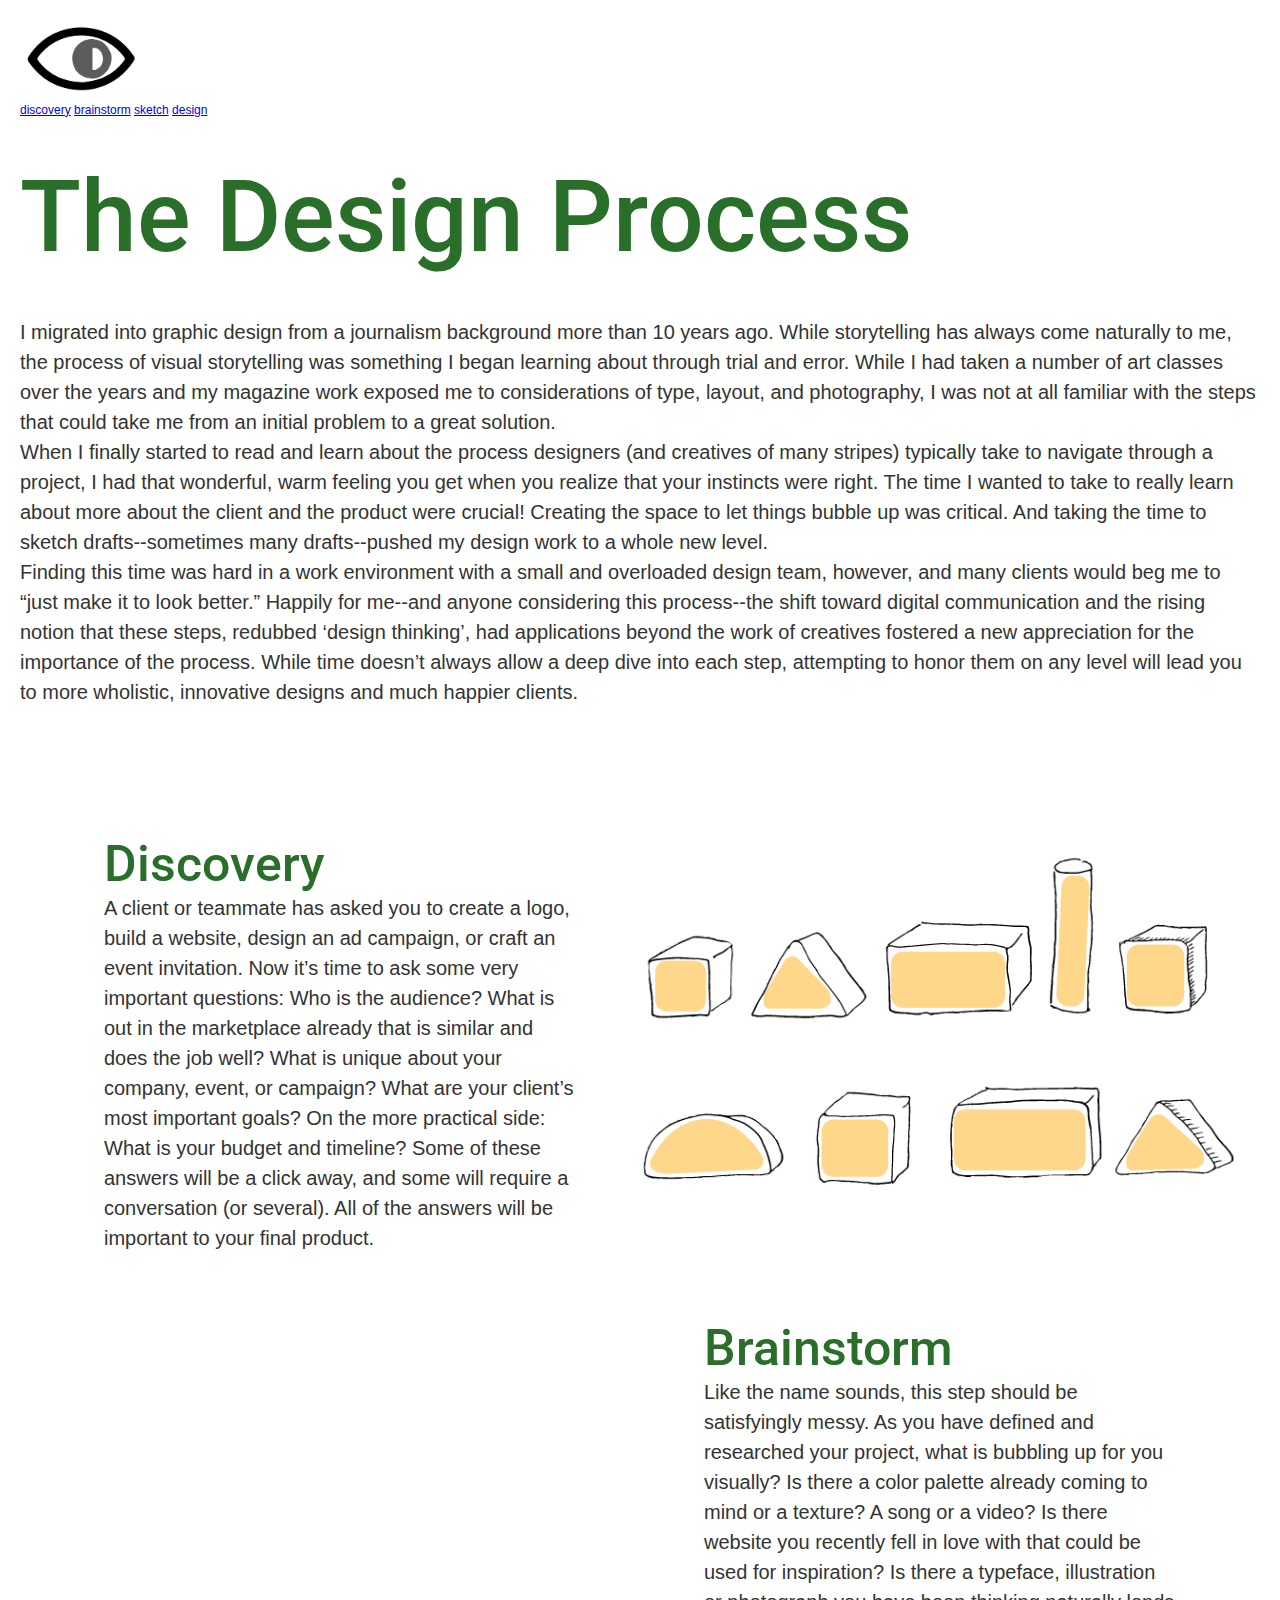
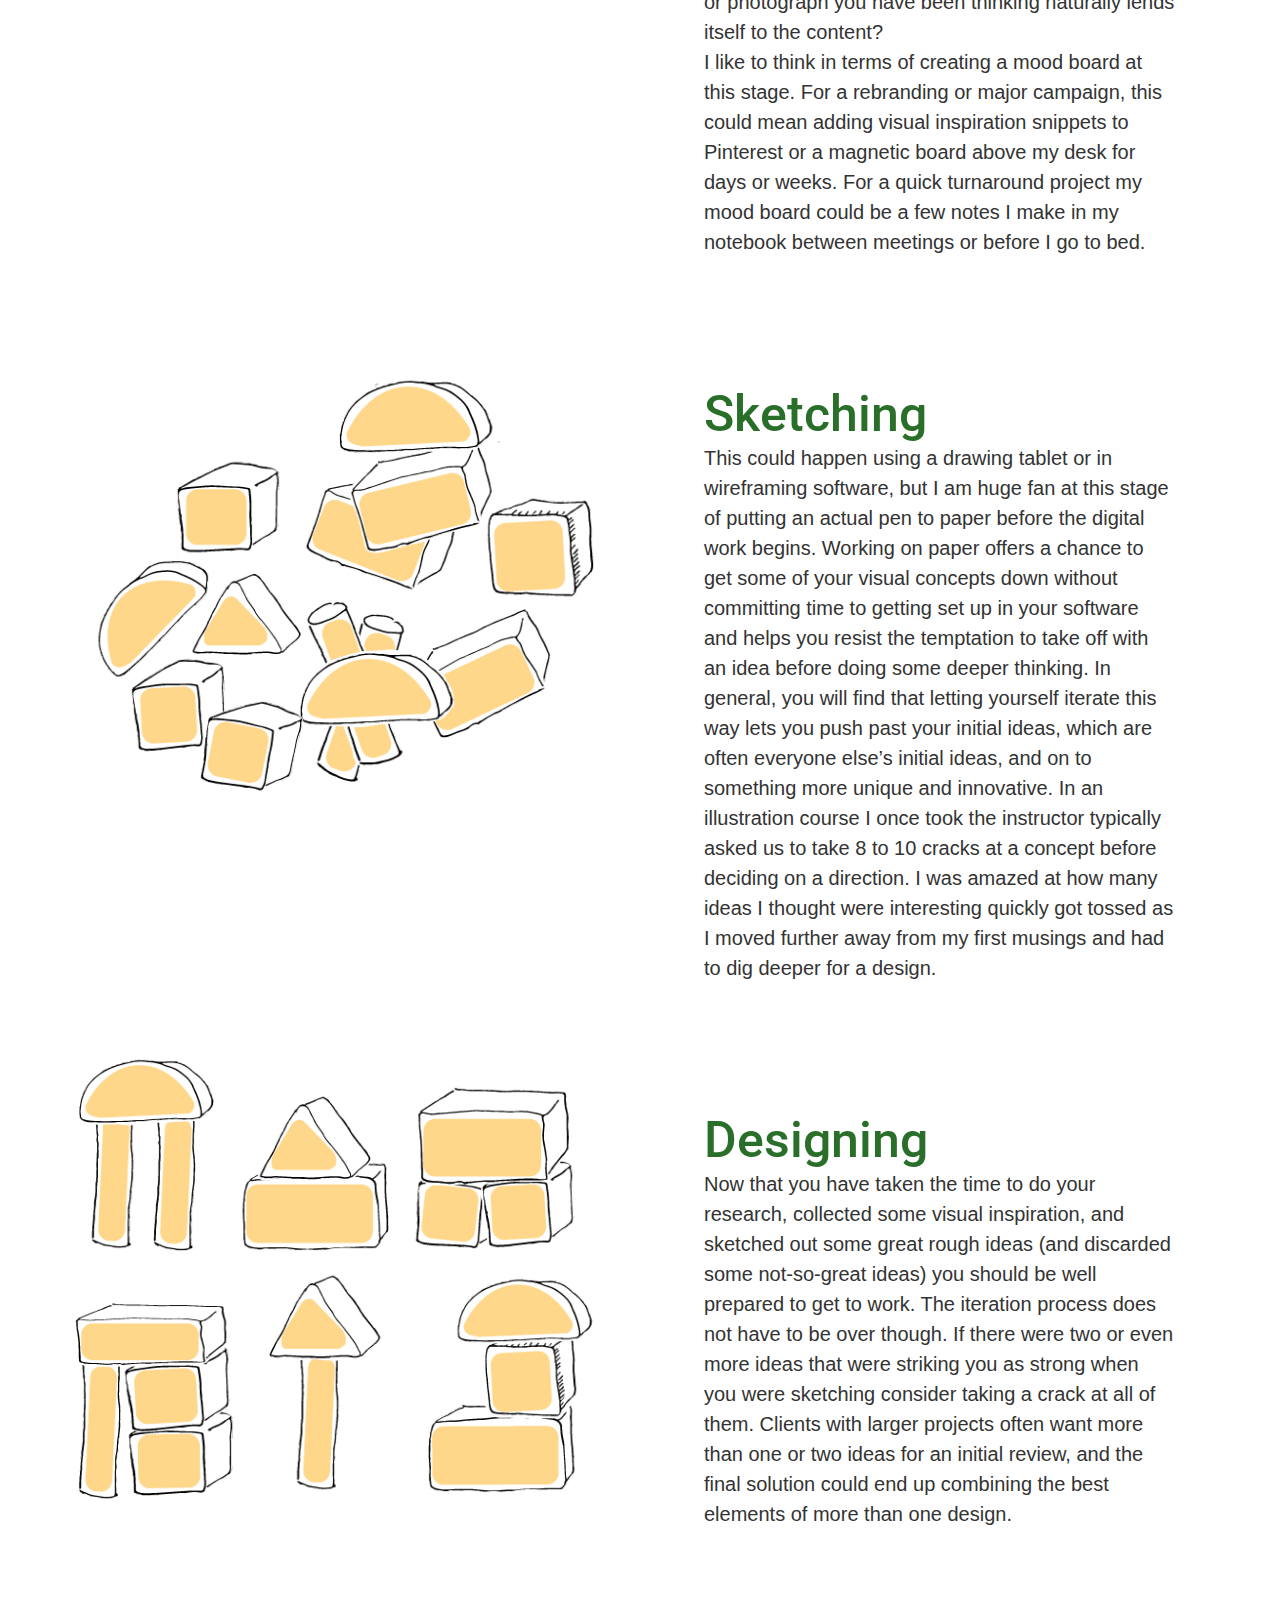
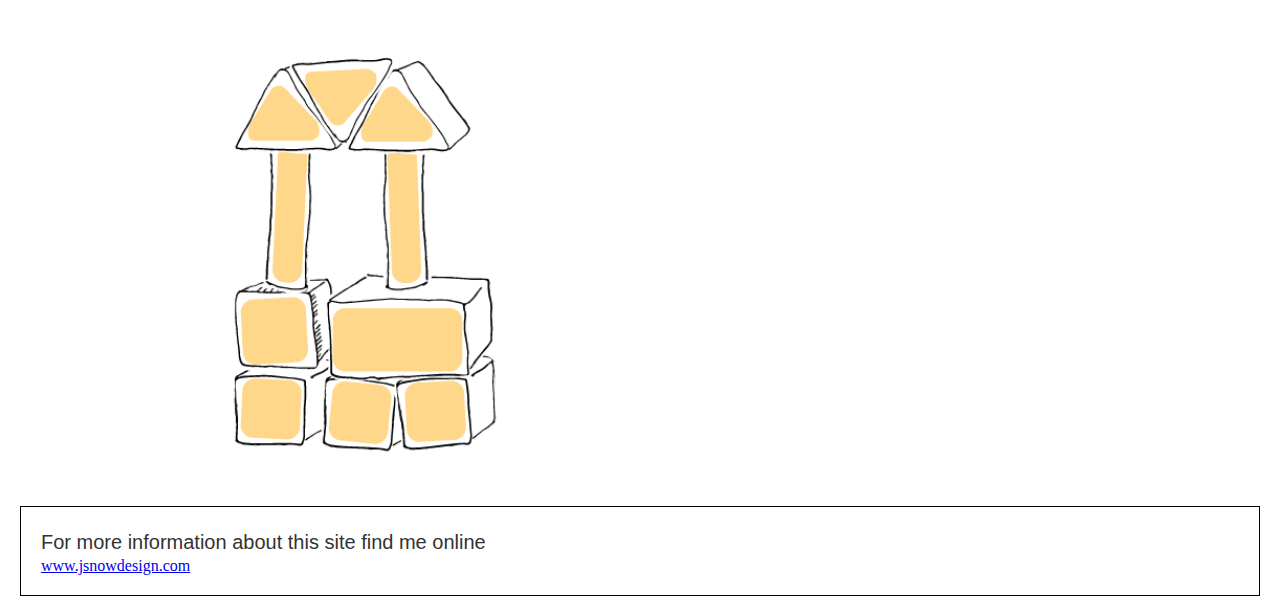
==== unit_6/index.html @ 483d3c0c "more" ====
<!DOCTYPE html>
<html>
<head>
	<link rel="stylesheet" type="text/css" href="css/style.css">
	<link href="https://fonts.googleapis.com/css?family=Open+Sans:300|Roboto:500" rel="stylesheet">
	<title>The Design Process</title>
</head>
<body>
	<header>
		<img src="images/eye_on_design.png" width=10%>
		<nav>
			<a href="#">discovery</a>
			<a href="#">brainstorm</a>
			<a href="#">sketch</a>
			<a href="#">design</a>
		</nav>
	</header>

	<main>
		<section id="intro">
			<h1>The Design Process</h1>
			<p>I migrated into graphic design from a journalism background more than 10 years ago. While storytelling has always come naturally to me, the process of visual storytelling was something I began learning about through trial and error. While I had taken a number of art classes over the years and my magazine work exposed me to considerations of type, layout, and photography, I was not at all familiar with the steps that could take me from an initial problem to a great solution.</p>

			
			<p>When I finally started to read and learn about the process designers (and creatives of many stripes) typically take to navigate through a project, I had that wonderful, warm feeling you get when you realize that your instincts were right. The time I wanted to take to really learn about more about the client and the product were crucial! Creating the space to let things bubble up was critical. And taking the time to sketch drafts--sometimes many drafts--pushed my design work to a whole new level.</p>


			<p>Finding this time was hard in a work environment with a small and overloaded design team, however, and many clients would beg me to “just make it to look better.” Happily for me--and anyone considering this process--the shift toward digital communication and the rising notion that these steps, redubbed ‘design thinking’, had applications beyond the work of creatives fostered a new appreciation for the importance of the process. While time doesn’t always allow a deep dive into each step, attempting to honor them on any level will lead you to more wholistic, innovative designs and much happier clients.</p>
		</section>

		<section class="stages">
			<div id="discovery">
				<h2>Discovery</h2>
				<p>A client or teammate has asked you to create a logo, build a website, design an ad campaign, or craft an event invitation. Now it’s time to ask some very important questions: Who is the audience? What is out in the marketplace already that is similar and does the job well? What is unique about your company, event, or campaign? What are your client’s most important goals? On the more practical side: What is your budget and timeline? Some of these answers will be a click away, and some will require a conversation (or several). All of the answers will be important to your final product.</p>
			</div>
			<img src="images/discovery.png">
		</section>

		<section class="stages">
			<div id="brainstorm">
				<h2>Brainstorm</h2>
				<p>Like the name sounds, this step should be satisfyingly messy. As you have defined and researched your project, what is bubbling up for you visually? Is there a color palette already coming to mind or a texture? A song or a video? Is there website you recently fell in love with that could be used for inspiration? Is there a typeface, illustration or photograph you have been thinking naturally lends itself to the content?</p>


				<p>I like to think in terms of creating a mood board at this stage. For a rebranding or major campaign, this could mean adding visual inspiration snippets to Pinterest or a magnetic board above my desk for days or weeks. For a quick turnaround project my mood board could be a few notes I make in my notebook between meetings or before I go to bed.</p>
			</div>
			<img src="images/brainstorm.png">
		</section>

		<section class="stages">
			<div id="sketch">
				<h2>Sketching</h2>
				<p>This could happen using a drawing tablet or in wireframing software, but I am huge fan at this stage of putting an actual pen to paper before the digital work begins. Working on paper offers a chance to get some of your visual concepts down without committing time to getting set up in your software and helps you resist the temptation to take off with an idea before doing some deeper thinking. In general, you will find that letting yourself iterate this way lets you push past your initial ideas, which are often everyone else’s initial ideas, and on to something more unique and innovative. In an illustration course I once took the instructor typically asked us to take 8 to 10 cracks at a concept before deciding on a direction. I was amazed at how many ideas I thought were interesting quickly got tossed as I moved further away from my first musings and had to dig deeper for a design.</p>
			</div>
			<img src="images/sketch.png">
		</section>

		<section class="stages">
			<div id="design">
				<h2>Designing</h2>
				<p>Now that you have taken the time to do your research, collected some visual inspiration, and sketched out some great rough ideas (and discarded some not-so-great ideas) you should be well prepared to get to work. The iteration process does not have to be over though. If there were two or even more ideas that were striking you as strong when you were sketching consider taking a crack at all of them. Clients with larger projects often want more than one or two ideas for an initial review, and the final solution could end up combining the best elements of more than one design.</p>
			</div>
			<img src="images/design.png">
		</section>
	</main>
		<footer>
			<p>For more information about this site find me online</p>
			<a href="https://jsnowdesign.com/">www.jsnowdesign.com</a>
		</footer>
</body>
</html>
---- unit_6/css/style.css ----
* { margin:0; padding:0; box-sizing:border-box; }
nav {
    position: right;
    font-family: 'Open+Sans', sans-serif;
    font-size:12px;
    font-weight:300;
}
p {
    color:#333;
    font-family: 'Open+Sans', sans-serif;
    font-size:20px;
    font-weight:300;
    line-height:1.5;
}
body {
    margin: 20px;
}
#intro {
    color:#333;
    font-family: 'Open+Sans', sans-serif;
    font-size:4em;
    font-weight:300;
    line-height:2;
}
h1 {
    color: #296F2A;
    font-size: 100px;
    text-align: left;
    font-family: 'Roboto', sans-serif;
    font-weight: 500;
}
h2 {
    color: #296F2A;
    font-size: 50px;
    text-align: left;
    font-family: 'Roboto', sans-serif;
    font-weight: 500;
}
.stages {
    max-width:1200px;
    margin:auto;
    padding: 4em 0;
    font-family: 'Open+Sans', sans-serif;
    font-size:16px;
    font-weight:300;
    line-height:1.8
    background-color: grey;
}
.stages > * {
    float: left;
    width: 50%;
}
.stages > div {
    padding:4em;
}
footer {
    background-color: white;
    border: 1px black solid;
    padding: 20px;
    clear: both;
}
.clearfix:after, .stages:after .nav:after {
    clear:both;
    display:block;
    content:"";
}
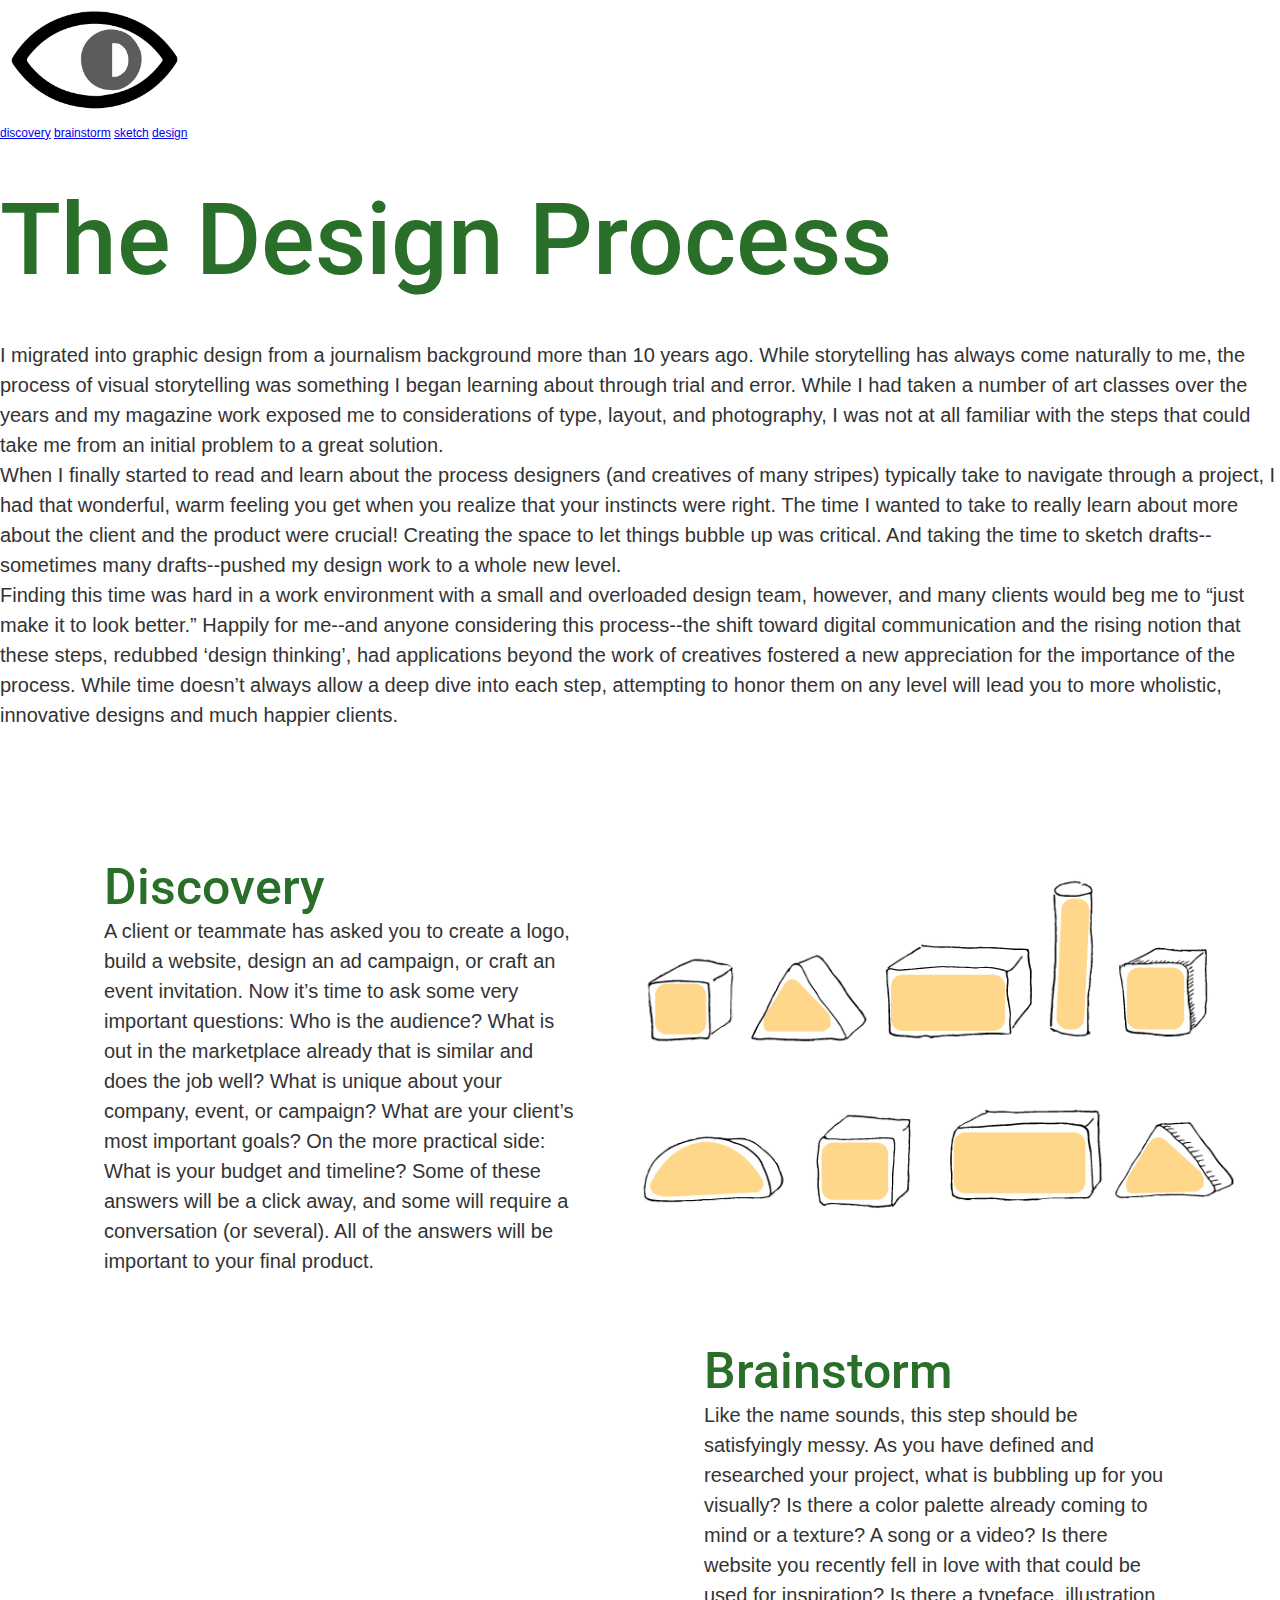
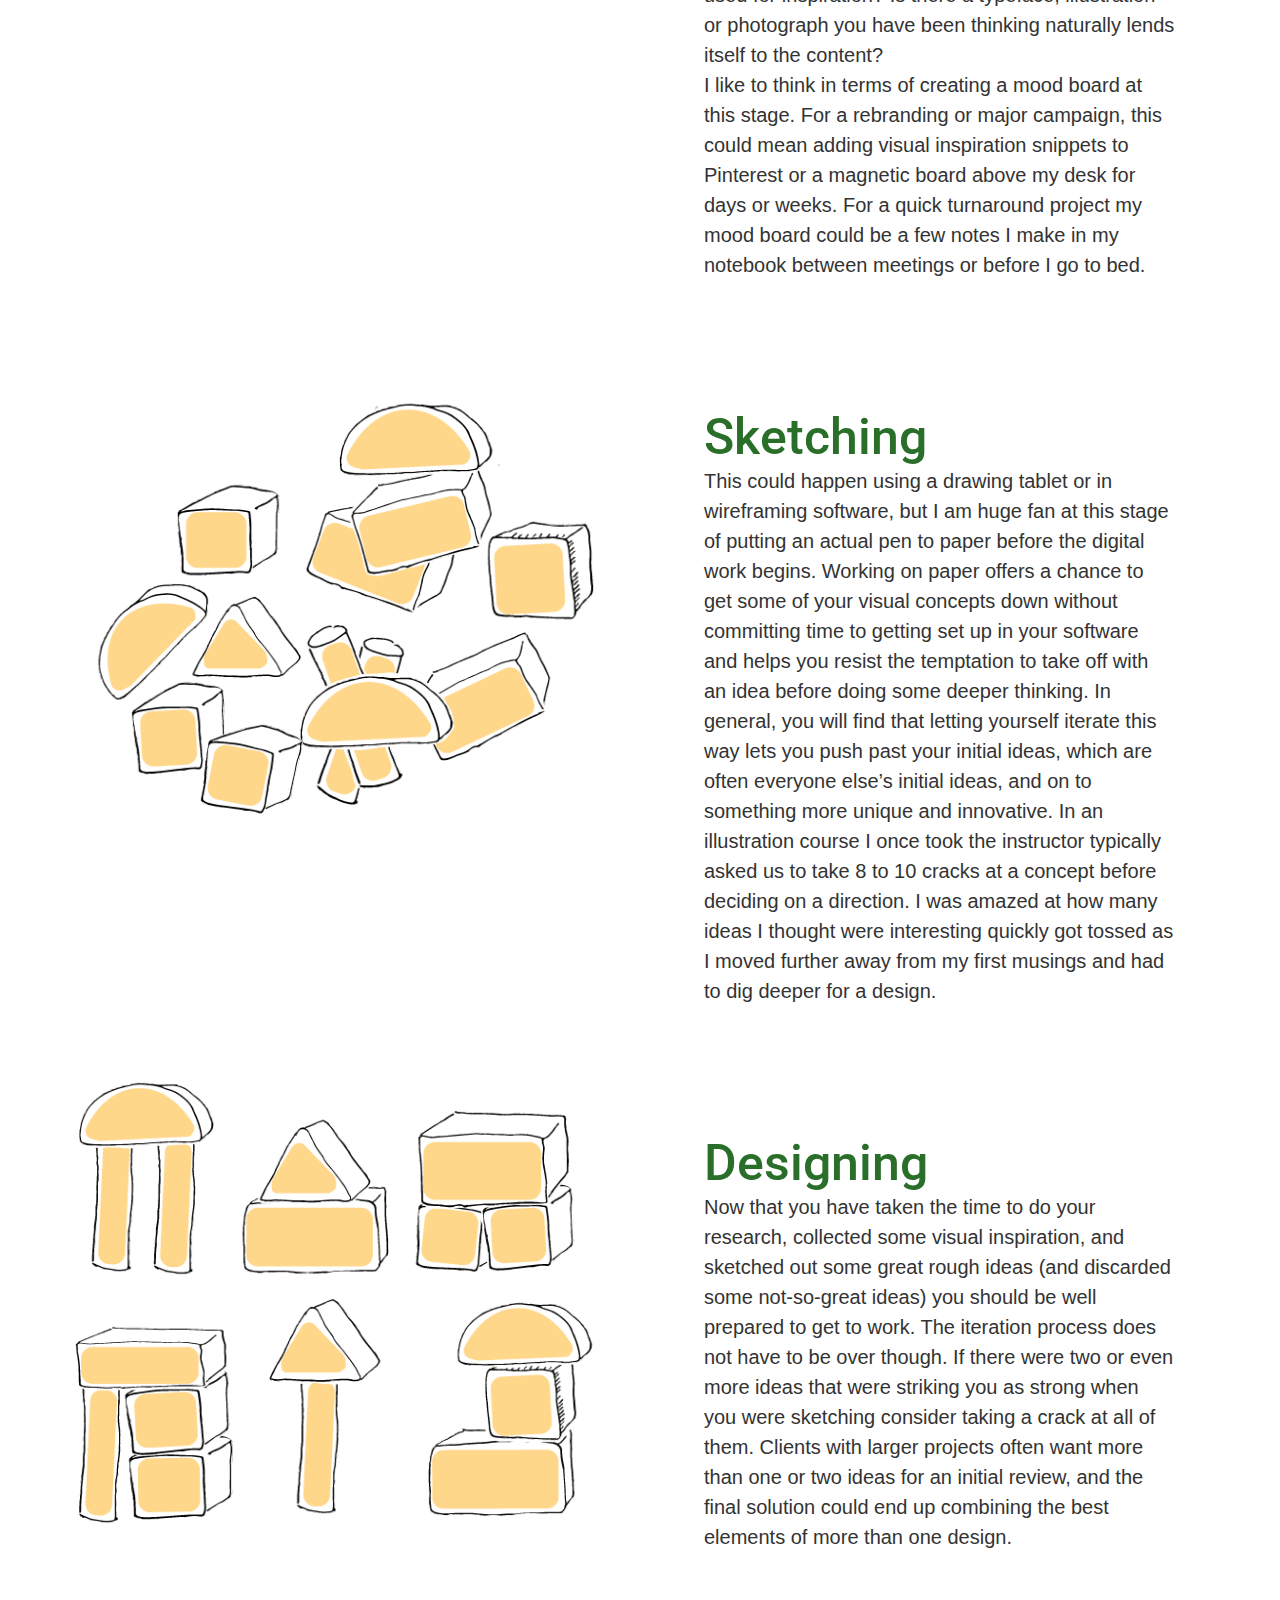
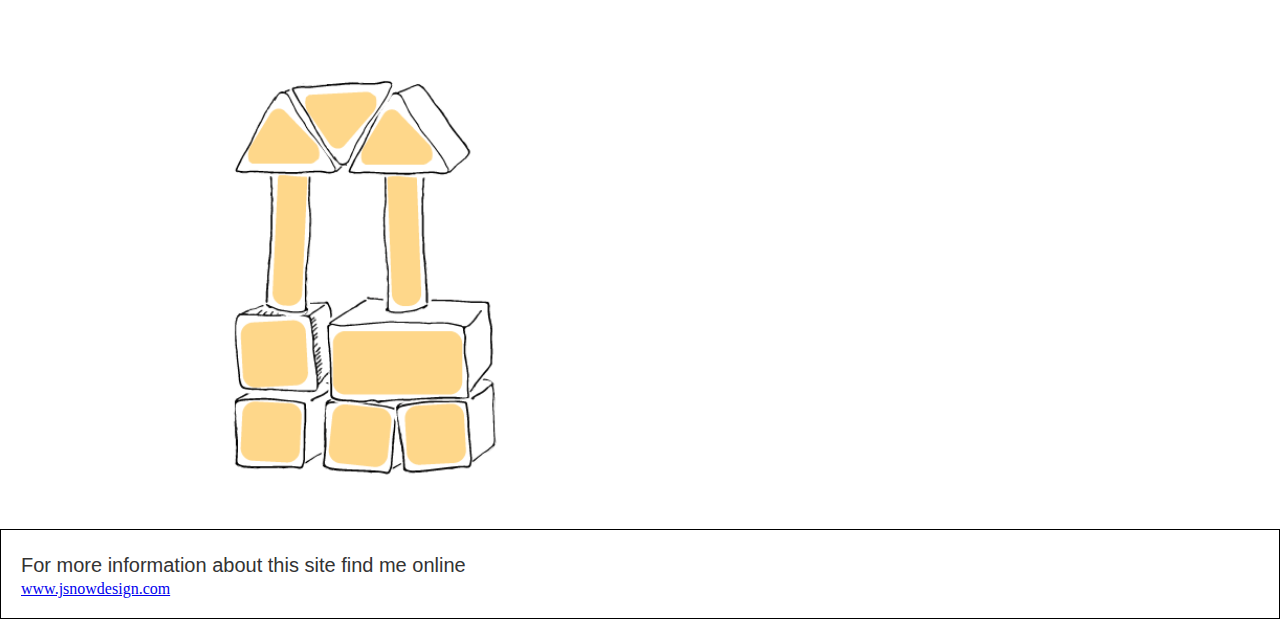
==== commit 8b1392f8: "because" ====
--- a/unit_6/index.html
+++ b/unit_6/index.html
@@ -7,7 +7,7 @@
 </head>
 <body>
 	<header>
-		<img src="images/eye_on_design.png" width=10%>
+		<img src="images/eye_on_design.png" width=15%>
 		<nav>
 			<a href="#">discovery</a>
 			<a href="#">brainstorm</a>
--- a/unit_6/css/style.css
+++ b/unit_6/css/style.css
@@ -14,13 +14,13 @@
     font-weight:300;
     line-height:1.5;
 }
-body {
-    margin: 20px;
+body, header {
+    padding: 20px,20px,20px,20px;
 }
 #intro {
     color:#333;
     font-family: 'Open+Sans', sans-serif;
-    font-size:4em;
+    font-size:20px;
     font-weight:300;
     line-height:2;
 }
@@ -46,7 +46,7 @@
     font-size:16px;
     font-weight:300;
     line-height:1.8
-    background-color: grey;
+    border: black;
 }
 .stages > * {
     float: left;
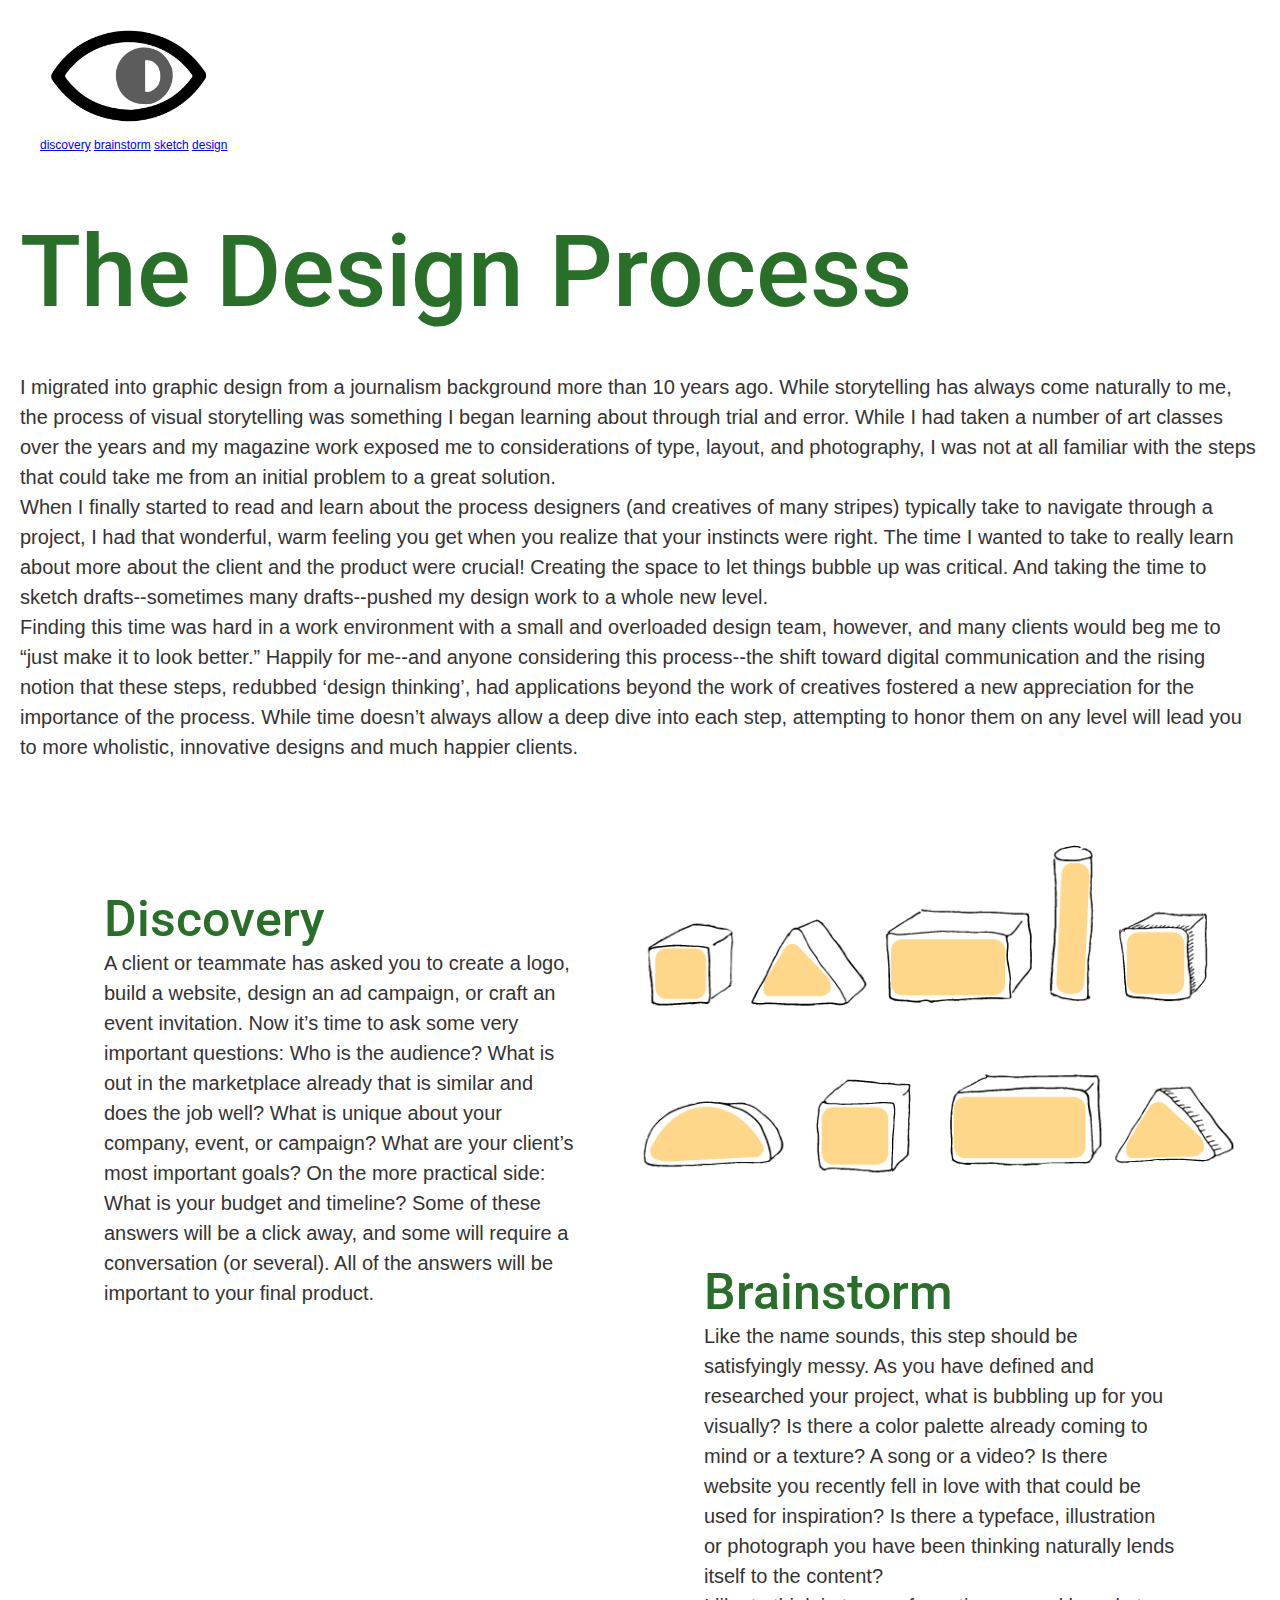
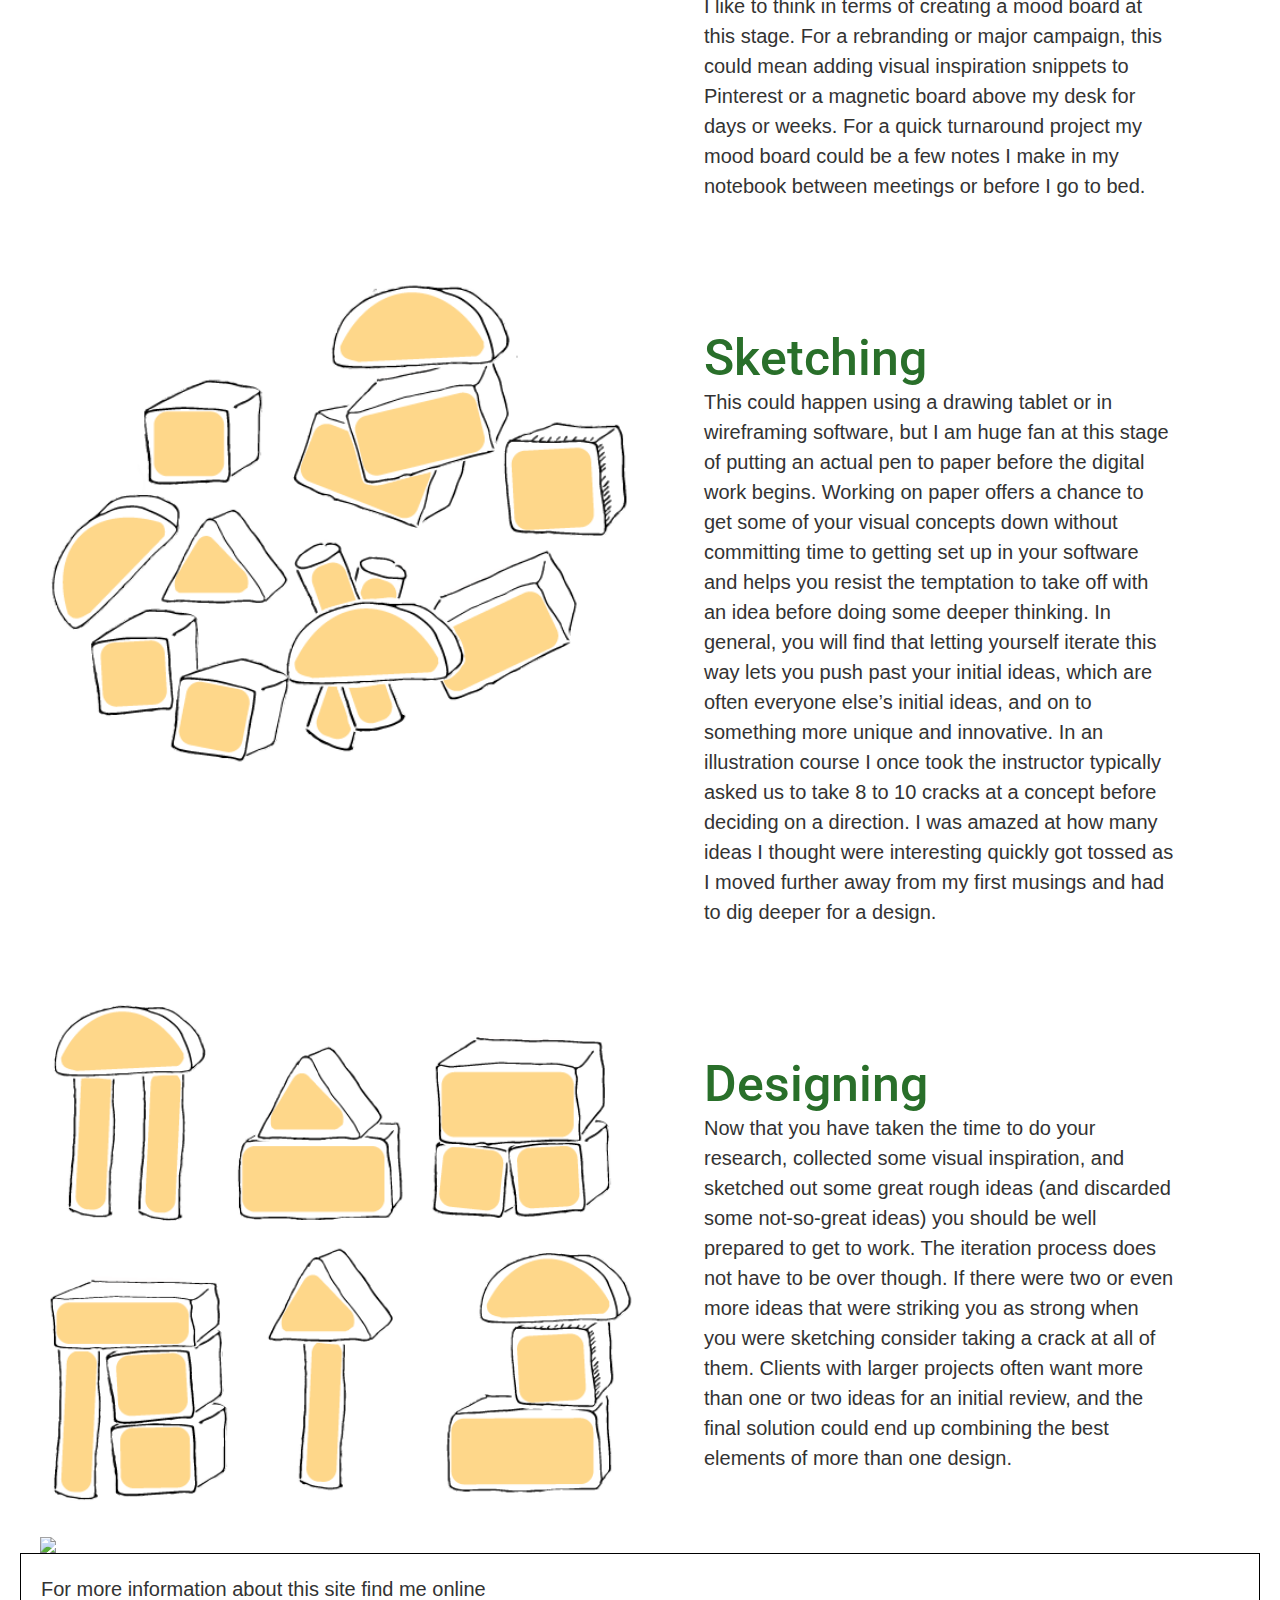
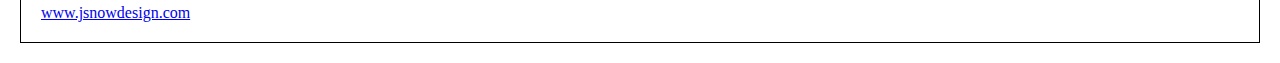
==== commit b004b476: "image work" ====
--- a/unit_6/index.html
+++ b/unit_6/index.html
@@ -33,7 +33,7 @@
 				<h2>Discovery</h2>
 				<p>A client or teammate has asked you to create a logo, build a website, design an ad campaign, or craft an event invitation. Now it’s time to ask some very important questions: Who is the audience? What is out in the marketplace already that is similar and does the job well? What is unique about your company, event, or campaign? What are your client’s most important goals? On the more practical side: What is your budget and timeline? Some of these answers will be a click away, and some will require a conversation (or several). All of the answers will be important to your final product.</p>
 			</div>
-			<img src="images/discovery.png">
+			<img src="images/discovery.png" width=20%>
 		</section>
 
 		<section class="stages">
@@ -44,7 +44,7 @@
 
 				<p>I like to think in terms of creating a mood board at this stage. For a rebranding or major campaign, this could mean adding visual inspiration snippets to Pinterest or a magnetic board above my desk for days or weeks. For a quick turnaround project my mood board could be a few notes I make in my notebook between meetings or before I go to bed.</p>
 			</div>
-			<img src="images/brainstorm.png">
+			<img src="images/brainstorm.png" width=20%>
 		</section>
 
 		<section class="stages">
@@ -52,7 +52,7 @@
 				<h2>Sketching</h2>
 				<p>This could happen using a drawing tablet or in wireframing software, but I am huge fan at this stage of putting an actual pen to paper before the digital work begins. Working on paper offers a chance to get some of your visual concepts down without committing time to getting set up in your software and helps you resist the temptation to take off with an idea before doing some deeper thinking. In general, you will find that letting yourself iterate this way lets you push past your initial ideas, which are often everyone else’s initial ideas, and on to something more unique and innovative. In an illustration course I once took the instructor typically asked us to take 8 to 10 cracks at a concept before deciding on a direction. I was amazed at how many ideas I thought were interesting quickly got tossed as I moved further away from my first musings and had to dig deeper for a design.</p>
 			</div>
-			<img src="images/sketch.png">
+			<img src="images/sketch.png" width=20%>
 		</section>
 
 		<section class="stages">
@@ -60,7 +60,7 @@
 				<h2>Designing</h2>
 				<p>Now that you have taken the time to do your research, collected some visual inspiration, and sketched out some great rough ideas (and discarded some not-so-great ideas) you should be well prepared to get to work. The iteration process does not have to be over though. If there were two or even more ideas that were striking you as strong when you were sketching consider taking a crack at all of them. Clients with larger projects often want more than one or two ideas for an initial review, and the final solution could end up combining the best elements of more than one design.</p>
 			</div>
-			<img src="images/design.png">
+			<img src="images/design.png" width=20%>
 		</section>
 	</main>
 		<footer>
--- a/unit_6/css/style.css
+++ b/unit_6/css/style.css
@@ -15,7 +15,7 @@
     line-height:1.5;
 }
 body, header {
-    padding: 20px,20px,20px,20px;
+    margin: 20px;
 }
 #intro {
     color:#333;
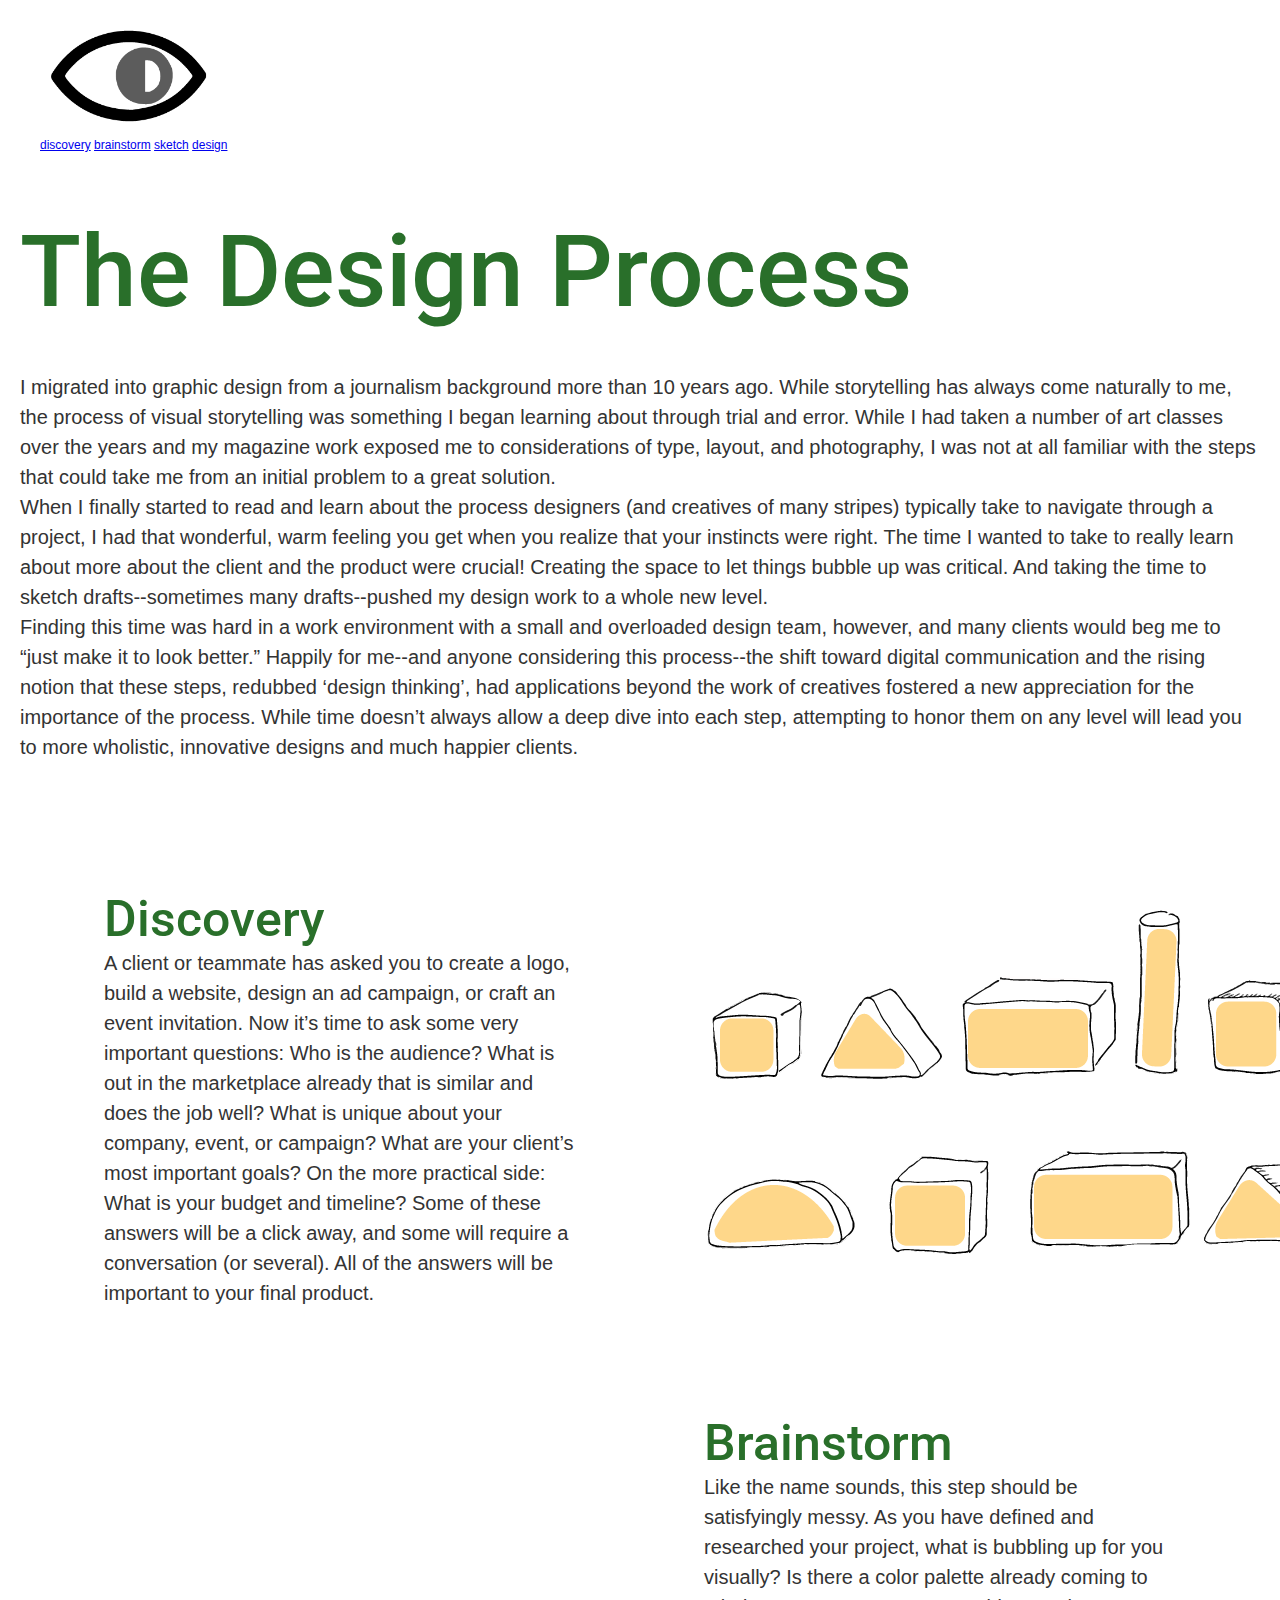
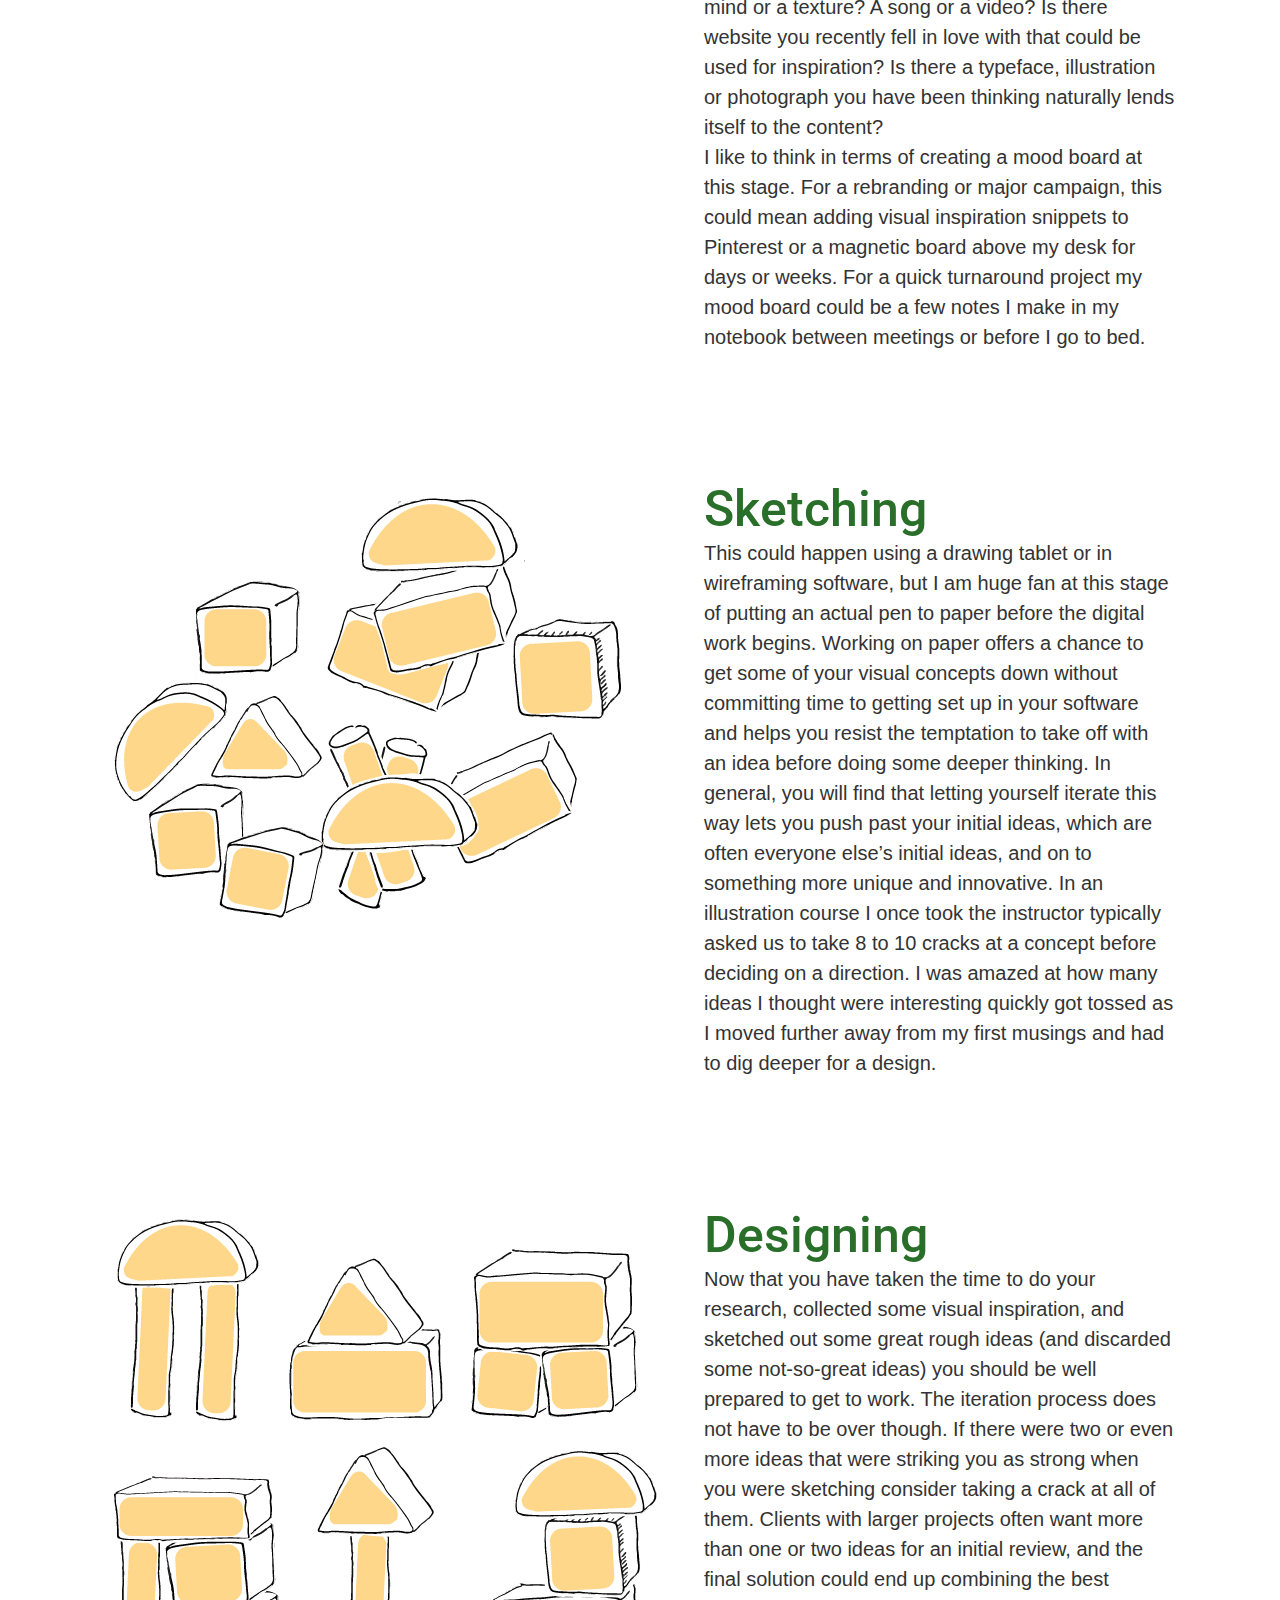
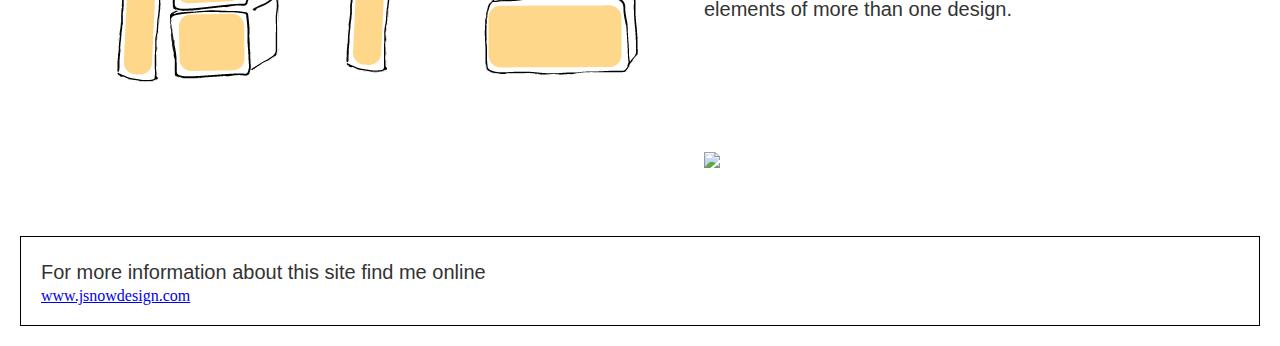
==== commit 964440d7: "images" ====
--- a/unit_6/index.html
+++ b/unit_6/index.html
@@ -33,7 +33,9 @@
 				<h2>Discovery</h2>
 				<p>A client or teammate has asked you to create a logo, build a website, design an ad campaign, or craft an event invitation. Now it’s time to ask some very important questions: Who is the audience? What is out in the marketplace already that is similar and does the job well? What is unique about your company, event, or campaign? What are your client’s most important goals? On the more practical side: What is your budget and timeline? Some of these answers will be a click away, and some will require a conversation (or several). All of the answers will be important to your final product.</p>
 			</div>
-			<img src="images/discovery.png" width=20%>
+			<div class="blocks">
+				<img src="images/discovery.png">
+			</div>
 		</section>
 
 		<section class="stages">
@@ -44,7 +46,9 @@
 
 				<p>I like to think in terms of creating a mood board at this stage. For a rebranding or major campaign, this could mean adding visual inspiration snippets to Pinterest or a magnetic board above my desk for days or weeks. For a quick turnaround project my mood board could be a few notes I make in my notebook between meetings or before I go to bed.</p>
 			</div>
-			<img src="images/brainstorm.png" width=20%>
+			<div class="blocks">
+				<img src="images/brainstorm.png">
+			</div>
 		</section>
 
 		<section class="stages">
@@ -52,7 +56,9 @@
 				<h2>Sketching</h2>
 				<p>This could happen using a drawing tablet or in wireframing software, but I am huge fan at this stage of putting an actual pen to paper before the digital work begins. Working on paper offers a chance to get some of your visual concepts down without committing time to getting set up in your software and helps you resist the temptation to take off with an idea before doing some deeper thinking. In general, you will find that letting yourself iterate this way lets you push past your initial ideas, which are often everyone else’s initial ideas, and on to something more unique and innovative. In an illustration course I once took the instructor typically asked us to take 8 to 10 cracks at a concept before deciding on a direction. I was amazed at how many ideas I thought were interesting quickly got tossed as I moved further away from my first musings and had to dig deeper for a design.</p>
 			</div>
-			<img src="images/sketch.png" width=20%>
+			<div class="blocks">
+				<img src="images/sketch.png">
+			</div>
 		</section>
 
 		<section class="stages">
@@ -60,7 +66,9 @@
 				<h2>Designing</h2>
 				<p>Now that you have taken the time to do your research, collected some visual inspiration, and sketched out some great rough ideas (and discarded some not-so-great ideas) you should be well prepared to get to work. The iteration process does not have to be over though. If there were two or even more ideas that were striking you as strong when you were sketching consider taking a crack at all of them. Clients with larger projects often want more than one or two ideas for an initial review, and the final solution could end up combining the best elements of more than one design.</p>
 			</div>
-			<img src="images/design.png" width=20%>
+			<div class="blocks">
+				<img src="images/design.png">
+			</div>
 		</section>
 	</main>
 		<footer>
--- a/unit_6/css/style.css
+++ b/unit_6/css/style.css
@@ -38,6 +38,9 @@
     font-family: 'Roboto', sans-serif;
     font-weight: 500;
 }
+.blocks {
+    width: 25%;
+}
 .stages {
     max-width:1200px;
     margin:auto;
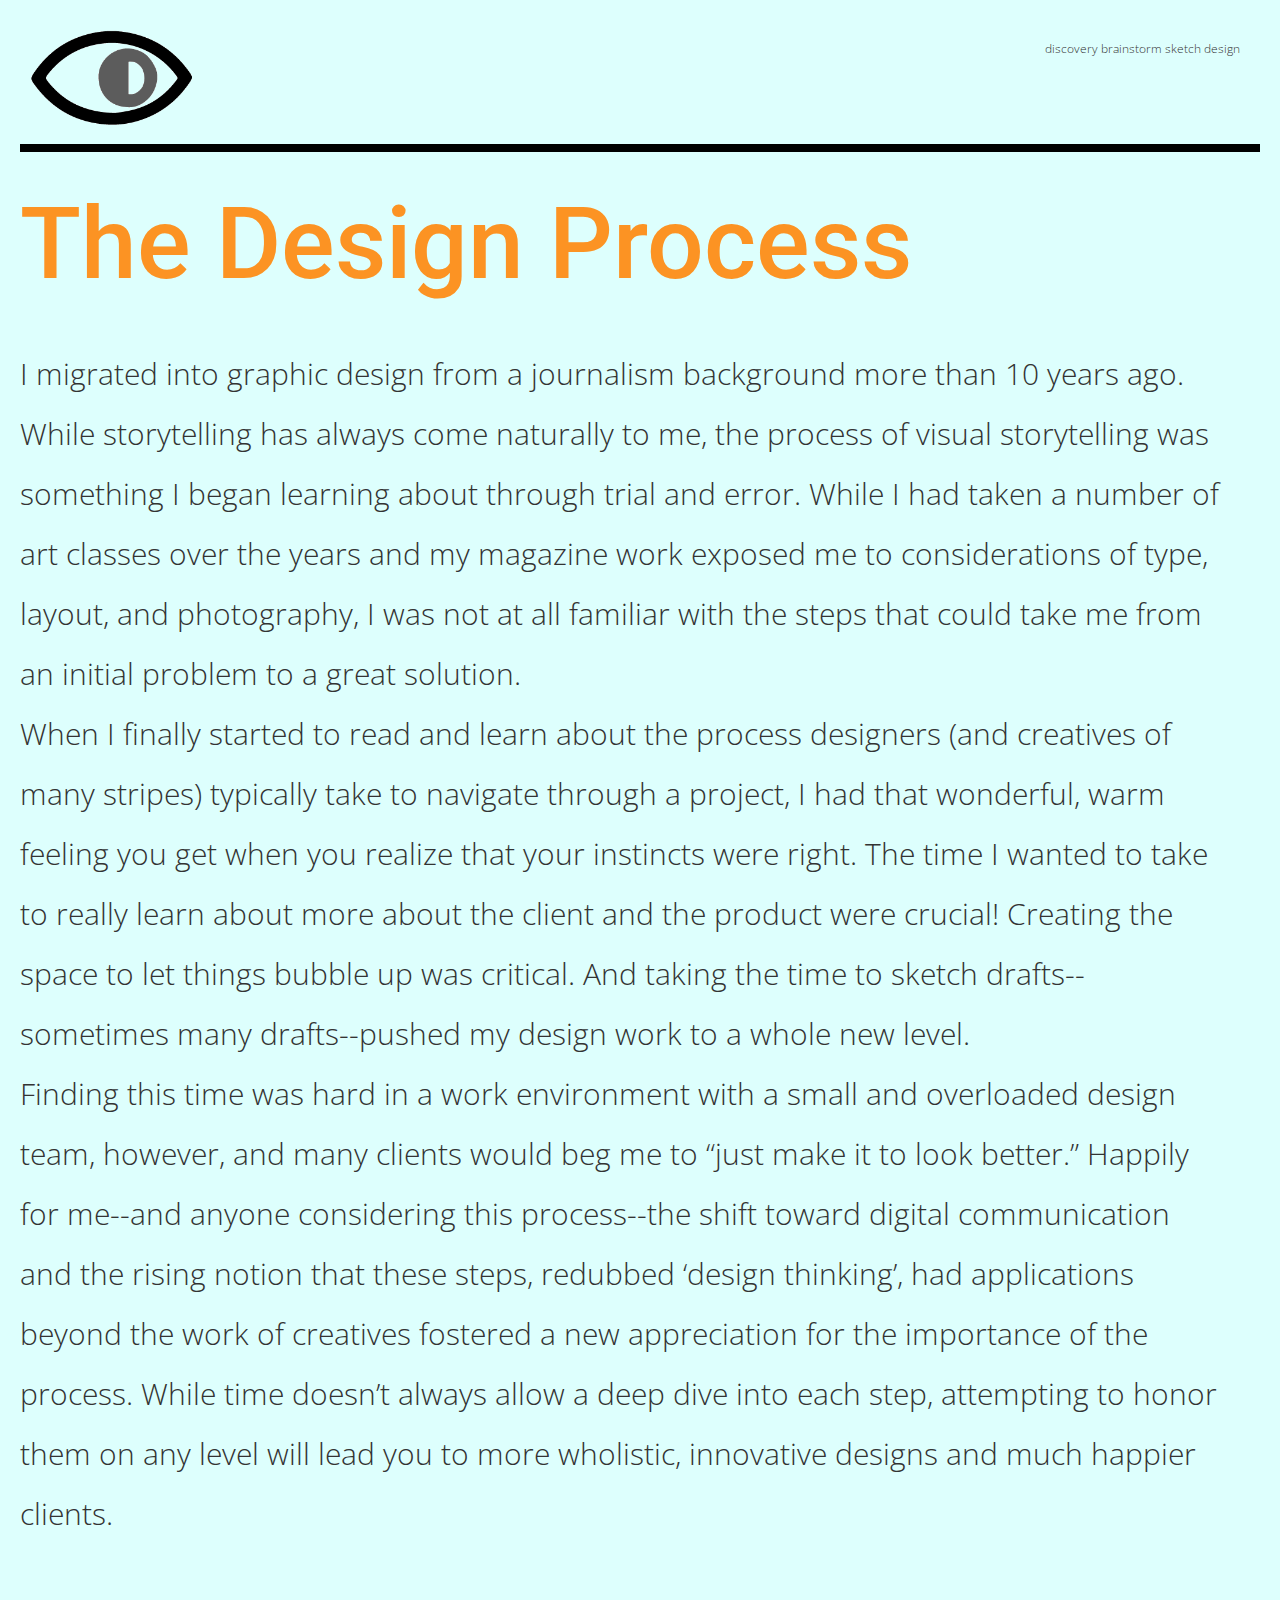
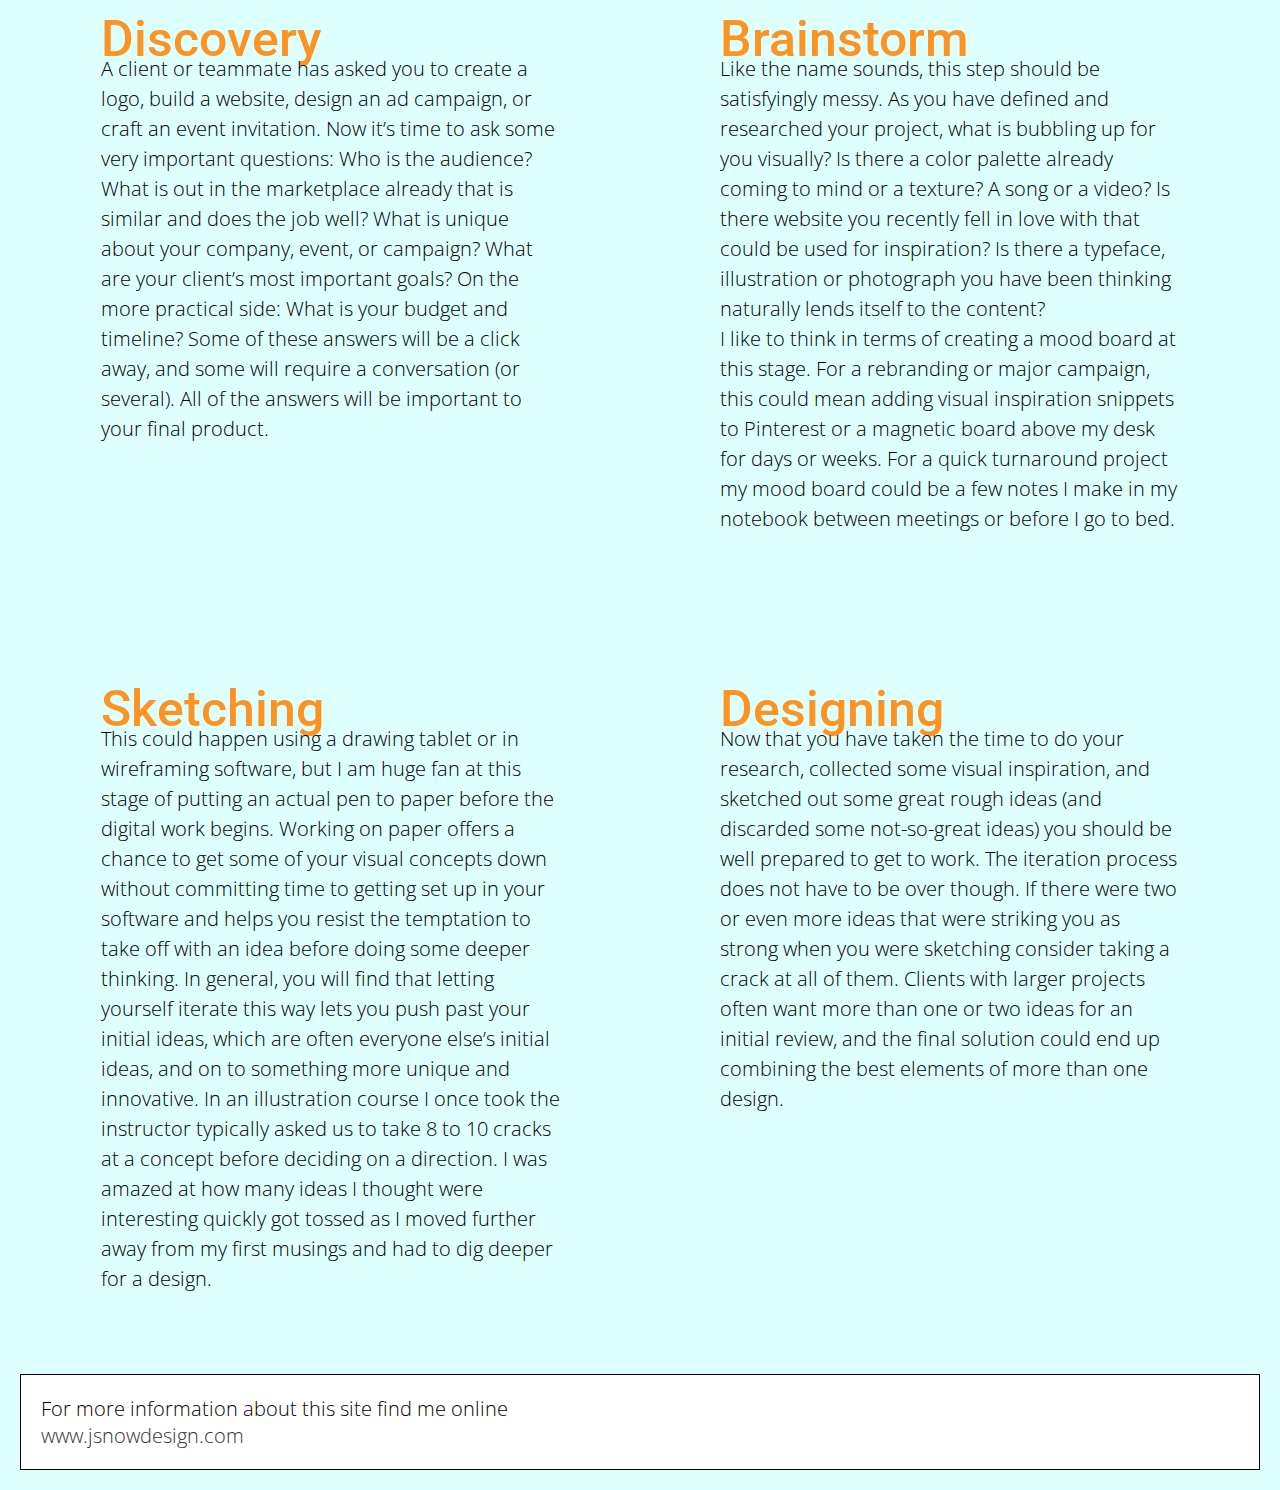
==== commit 0aa59c3f: "work" ====
--- a/unit_6/index.html
+++ b/unit_6/index.html
@@ -32,9 +32,8 @@
 			<div id="discovery">
 				<h2>Discovery</h2>
 				<p>A client or teammate has asked you to create a logo, build a website, design an ad campaign, or craft an event invitation. Now it’s time to ask some very important questions: Who is the audience? What is out in the marketplace already that is similar and does the job well? What is unique about your company, event, or campaign? What are your client’s most important goals? On the more practical side: What is your budget and timeline? Some of these answers will be a click away, and some will require a conversation (or several). All of the answers will be important to your final product.</p>
-			</div>
-			<div class="blocks">
-				<img src="images/discovery.png">
+			
+				<class="blocks" img src="images/discovery.png">
 			</div>
 		</section>
 
@@ -45,9 +44,8 @@
 
 
 				<p>I like to think in terms of creating a mood board at this stage. For a rebranding or major campaign, this could mean adding visual inspiration snippets to Pinterest or a magnetic board above my desk for days or weeks. For a quick turnaround project my mood board could be a few notes I make in my notebook between meetings or before I go to bed.</p>
-			</div>
-			<div class="blocks">
-				<img src="images/brainstorm.png">
+
+				<class="blocks" img src="images/brainstorm.png">
 			</div>
 		</section>
 
@@ -55,9 +53,8 @@
 			<div id="sketch">
 				<h2>Sketching</h2>
 				<p>This could happen using a drawing tablet or in wireframing software, but I am huge fan at this stage of putting an actual pen to paper before the digital work begins. Working on paper offers a chance to get some of your visual concepts down without committing time to getting set up in your software and helps you resist the temptation to take off with an idea before doing some deeper thinking. In general, you will find that letting yourself iterate this way lets you push past your initial ideas, which are often everyone else’s initial ideas, and on to something more unique and innovative. In an illustration course I once took the instructor typically asked us to take 8 to 10 cracks at a concept before deciding on a direction. I was amazed at how many ideas I thought were interesting quickly got tossed as I moved further away from my first musings and had to dig deeper for a design.</p>
-			</div>
-			<div class="blocks">
-				<img src="images/sketch.png">
+			
+				<class="blocks" img src="images/sketch.png">
 			</div>
 		</section>
 
@@ -65,9 +62,8 @@
 			<div id="design">
 				<h2>Designing</h2>
 				<p>Now that you have taken the time to do your research, collected some visual inspiration, and sketched out some great rough ideas (and discarded some not-so-great ideas) you should be well prepared to get to work. The iteration process does not have to be over though. If there were two or even more ideas that were striking you as strong when you were sketching consider taking a crack at all of them. Clients with larger projects often want more than one or two ideas for an initial review, and the final solution could end up combining the best elements of more than one design.</p>
-			</div>
-			<div class="blocks">
-				<img src="images/design.png">
+			
+				<class="blocks" img src="images/design.png">
 			</div>
 		</section>
 	</main>
--- a/unit_6/css/style.css
+++ b/unit_6/css/style.css
@@ -2,54 +2,51 @@
 
 * { margin:0; padding:0; box-sizing:border-box; }
 nav {
-    position: right;
-    font-family: 'Open+Sans', sans-serif;
+    float: right;
     font-size:12px;
-    font-weight:300;
+    padding: 20px;
 }
-p {
-    color:#333;
-    font-family: 'Open+Sans', sans-serif;
+a {
+    background-color: none;
+    color: #333;
+    text-decoration: none;
+}
+a:hover {
+    color: #fc9323;
+}
+body {
+    margin: 20px;
+    background-color: #ddfffd;
+    font-family: 'Open Sans', sans-serif;
     font-size:20px;
     font-weight:300;
-    line-height:1.5;
-}
-body, header {
-    margin: 20px;
 }
 #intro {
     color:#333;
-    font-family: 'Open+Sans', sans-serif;
-    font-size:20px;
-    font-weight:300;
+    font-size:30px;
     line-height:2;
+    width: 1200px;
+    float: left;
 }
 h1 {
-    color: #296F2A;
+    color: #fc9323;
     font-size: 100px;
     text-align: left;
     font-family: 'Roboto', sans-serif;
     font-weight: 500;
 }
 h2 {
-    color: #296F2A;
+    color: #fc9323;
     font-size: 50px;
     text-align: left;
     font-family: 'Roboto', sans-serif;
     font-weight: 500;
 }
-.blocks {
-    width: 25%;
-}
 .stages {
-    max-width:1200px;
-    margin:auto;
-    padding: 4em 0;
-    font-family: 'Open+Sans', sans-serif;
-    font-size:16px;
-    font-weight:300;
-    line-height:1.8
-    border: black;
+    font-family: 'Open Sans', sans-serif;
+    font-size:20px;
+    line-height:1.5em;
+    border: 1px black solid;
 }
 .stages > * {
     float: left;
@@ -57,6 +54,9 @@
 }
 .stages > div {
     padding:4em;
+}
+.blocks {
+    width: 20%;
 }
 footer {
     background-color: white;
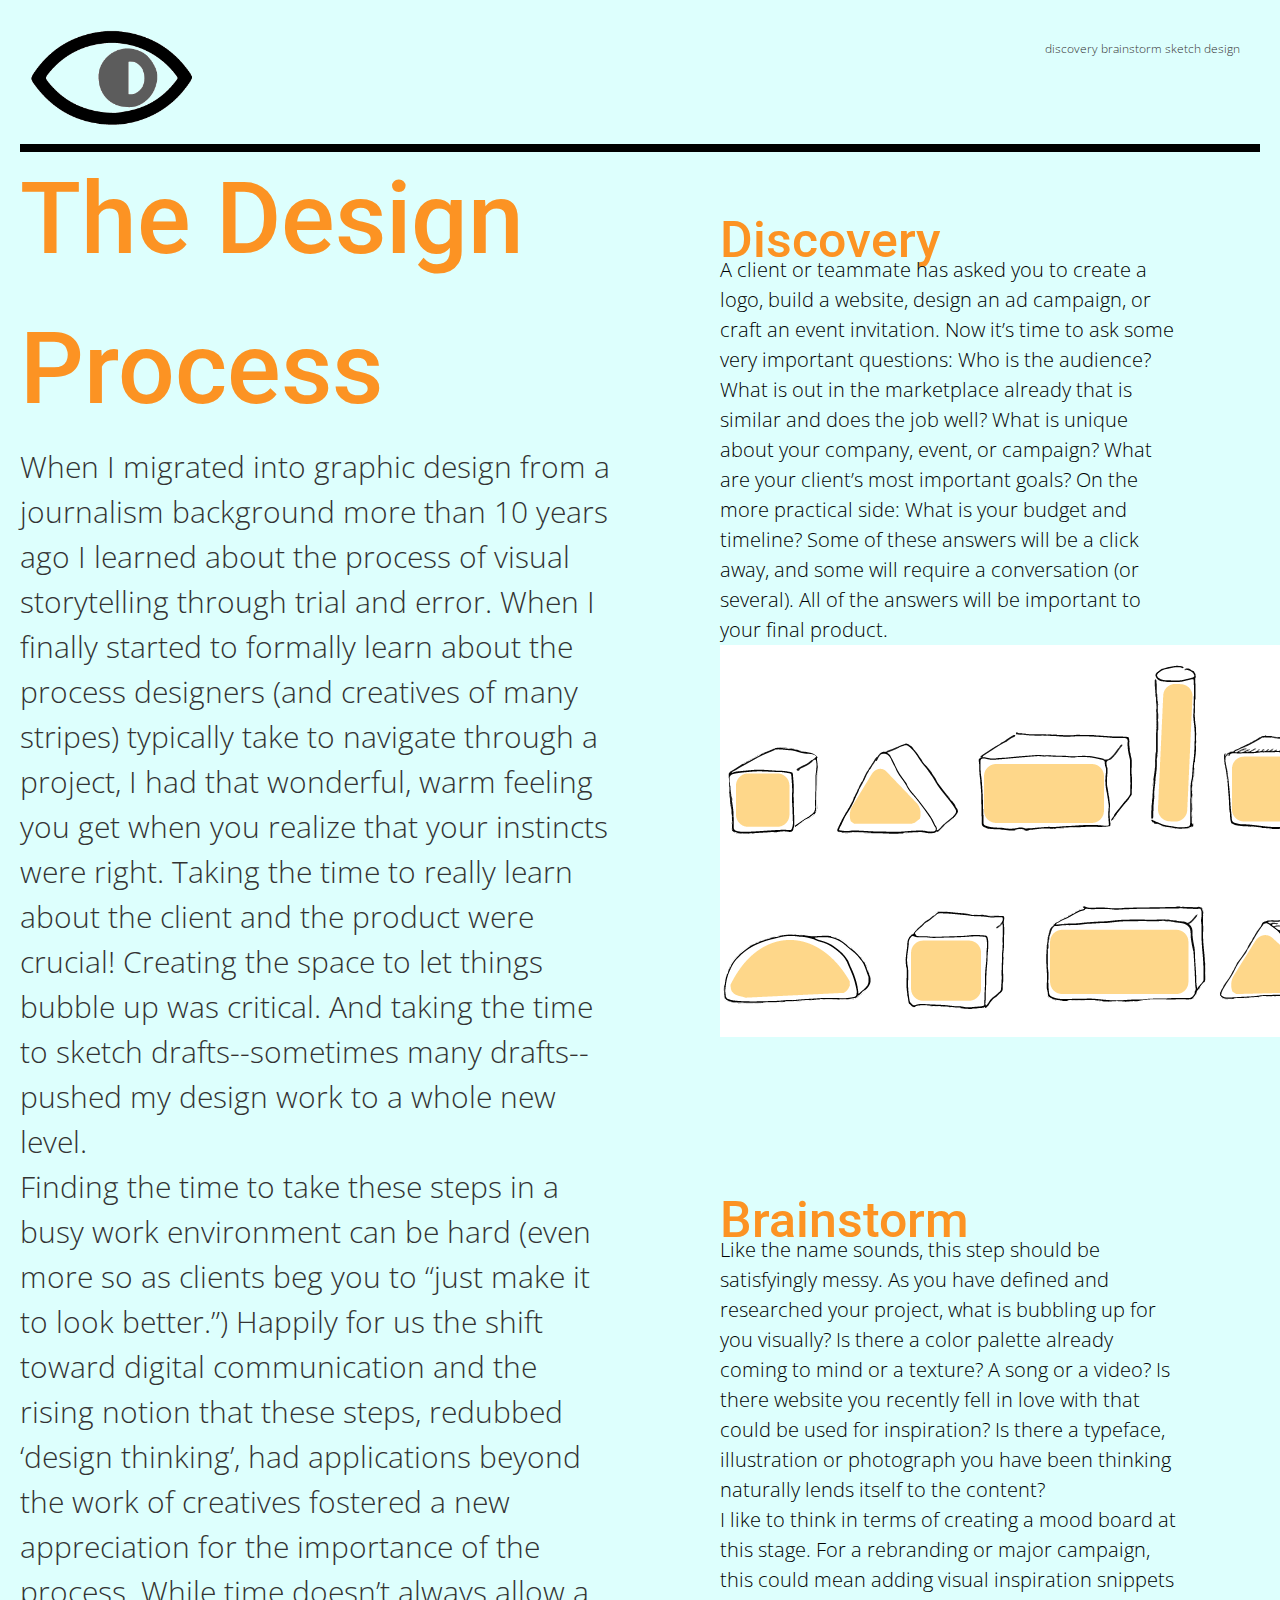
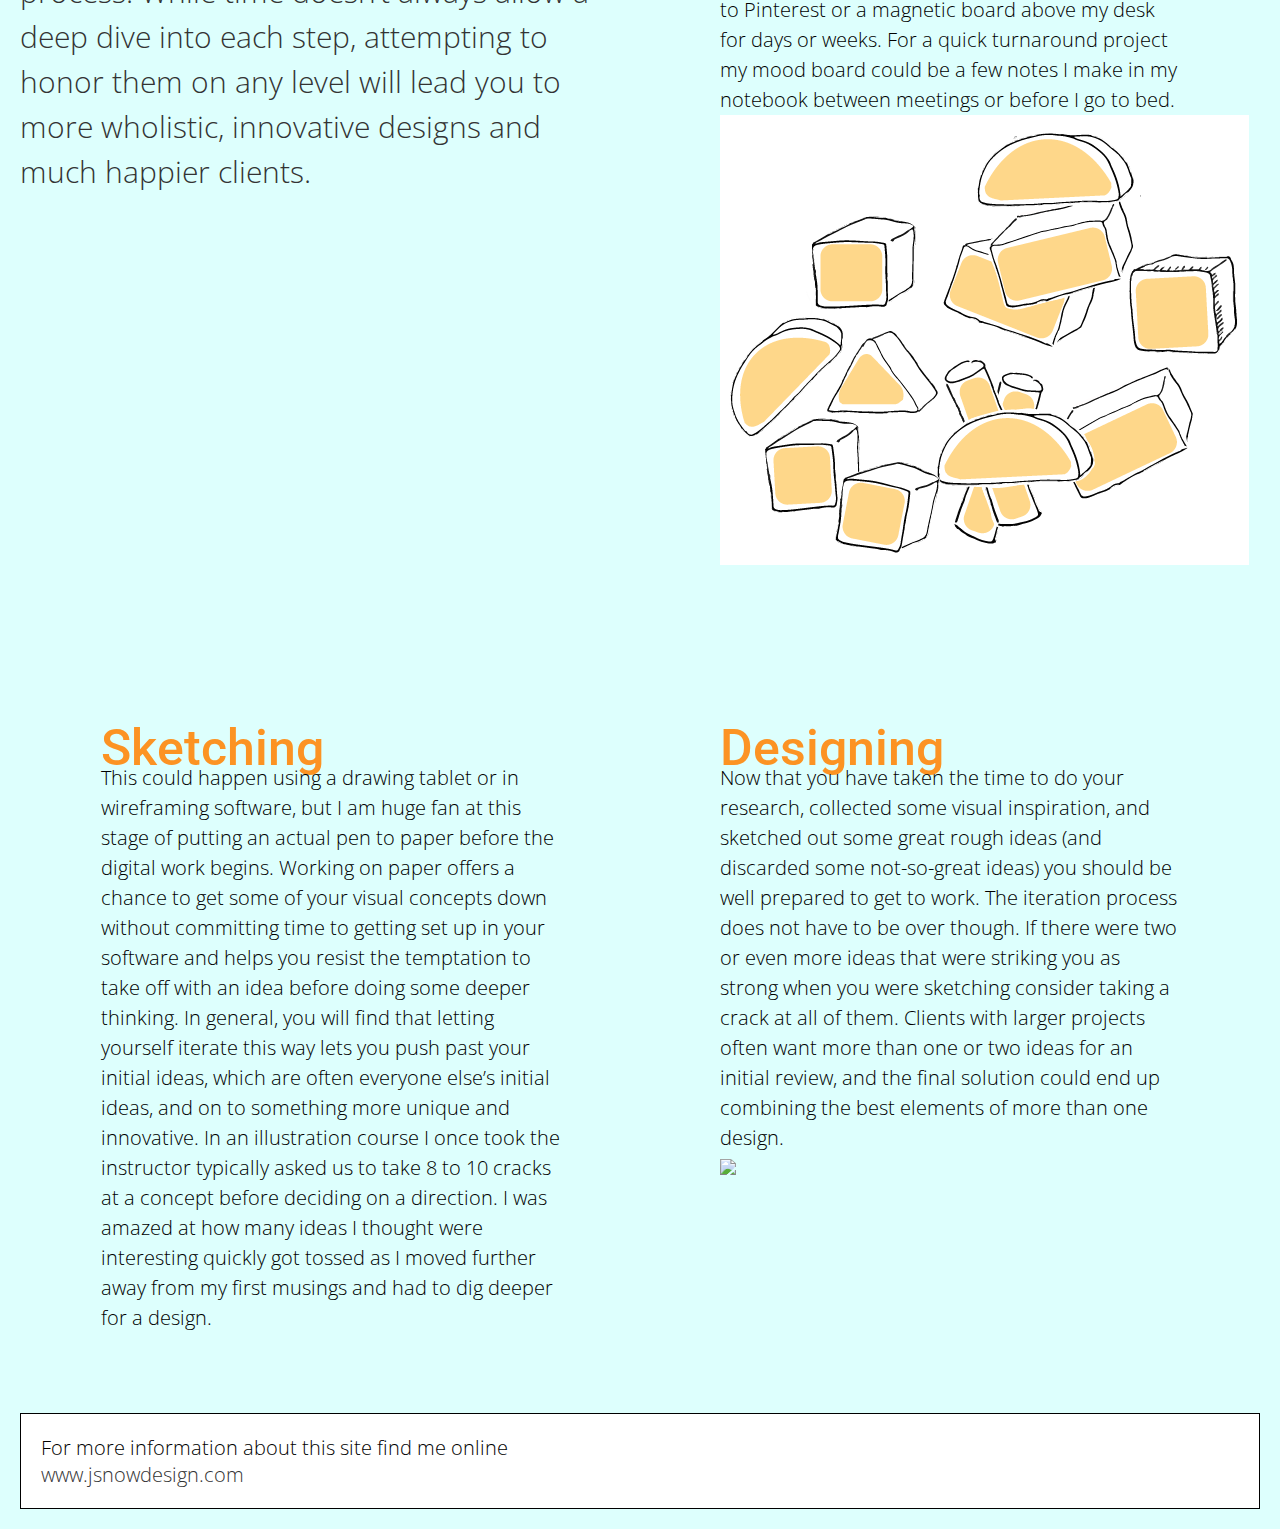
==== commit ec5f3c75: "adjustments" ====
--- a/unit_6/index.html
+++ b/unit_6/index.html
@@ -19,13 +19,10 @@
 	<main>
 		<section id="intro">
 			<h1>The Design Process</h1>
-			<p>I migrated into graphic design from a journalism background more than 10 years ago. While storytelling has always come naturally to me, the process of visual storytelling was something I began learning about through trial and error. While I had taken a number of art classes over the years and my magazine work exposed me to considerations of type, layout, and photography, I was not at all familiar with the steps that could take me from an initial problem to a great solution.</p>
-
-			
-			<p>When I finally started to read and learn about the process designers (and creatives of many stripes) typically take to navigate through a project, I had that wonderful, warm feeling you get when you realize that your instincts were right. The time I wanted to take to really learn about more about the client and the product were crucial! Creating the space to let things bubble up was critical. And taking the time to sketch drafts--sometimes many drafts--pushed my design work to a whole new level.</p>
+			<p>When I migrated into graphic design from a journalism background more than 10 years ago I learned about the process of visual storytelling through trial and error. When I finally started to formally learn about the process designers (and creatives of many stripes) typically take to navigate through a project, I had that wonderful, warm feeling you get when you realize that your instincts were right. Taking the time to really learn about the client and the product were crucial! Creating the space to let things bubble up was critical. And taking the time to sketch drafts--sometimes many drafts--pushed my design work to a whole new level.</p>
 
 
-			<p>Finding this time was hard in a work environment with a small and overloaded design team, however, and many clients would beg me to “just make it to look better.” Happily for me--and anyone considering this process--the shift toward digital communication and the rising notion that these steps, redubbed ‘design thinking’, had applications beyond the work of creatives fostered a new appreciation for the importance of the process. While time doesn’t always allow a deep dive into each step, attempting to honor them on any level will lead you to more wholistic, innovative designs and much happier clients.</p>
+			<p>Finding the time to take these steps in a busy work environment can be hard (even more so as clients beg you to “just make it to look better.”) Happily for us the shift toward digital communication and the rising notion that these steps, redubbed ‘design thinking’, had applications beyond the work of creatives fostered a new appreciation for the importance of the process. While time doesn’t always allow a deep dive into each step, attempting to honor them on any level will lead you to more wholistic, innovative designs and much happier clients.</p>
 		</section>
 
 		<section class="stages">
@@ -33,7 +30,7 @@
 				<h2>Discovery</h2>
 				<p>A client or teammate has asked you to create a logo, build a website, design an ad campaign, or craft an event invitation. Now it’s time to ask some very important questions: Who is the audience? What is out in the marketplace already that is similar and does the job well? What is unique about your company, event, or campaign? What are your client’s most important goals? On the more practical side: What is your budget and timeline? Some of these answers will be a click away, and some will require a conversation (or several). All of the answers will be important to your final product.</p>
 			
-				<class="blocks" img src="images/discovery.png">
+				<img src="images/discovery.png">
 			</div>
 		</section>
 
@@ -45,7 +42,7 @@
 
 				<p>I like to think in terms of creating a mood board at this stage. For a rebranding or major campaign, this could mean adding visual inspiration snippets to Pinterest or a magnetic board above my desk for days or weeks. For a quick turnaround project my mood board could be a few notes I make in my notebook between meetings or before I go to bed.</p>
 
-				<class="blocks" img src="images/brainstorm.png">
+				<img src="images/brainstorm.png">
 			</div>
 		</section>
 
@@ -63,7 +60,7 @@
 				<h2>Designing</h2>
 				<p>Now that you have taken the time to do your research, collected some visual inspiration, and sketched out some great rough ideas (and discarded some not-so-great ideas) you should be well prepared to get to work. The iteration process does not have to be over though. If there were two or even more ideas that were striking you as strong when you were sketching consider taking a crack at all of them. Clients with larger projects often want more than one or two ideas for an initial review, and the final solution could end up combining the best elements of more than one design.</p>
 			
-				<class="blocks" img src="images/design.png">
+				<img src="images/design.png">
 			</div>
 		</section>
 	</main>
--- a/unit_6/css/style.css
+++ b/unit_6/css/style.css
@@ -3,7 +3,7 @@
 * { margin:0; padding:0; box-sizing:border-box; }
 nav {
     float: right;
-    font-size:12px;
+    font-size: 12px;
     padding: 20px;
 }
 a {
@@ -18,15 +18,17 @@
     margin: 20px;
     background-color: #ddfffd;
     font-family: 'Open Sans', sans-serif;
-    font-size:20px;
-    font-weight:300;
+    font-size: 20px;
+    font-weight: 300;
 }
 #intro {
     color:#333;
     font-size:30px;
-    line-height:2;
+    line-height:1.5;
     width: 1200px;
     float: left;
+    width: 50%;
+    padding-right: 1em;
 }
 h1 {
     color: #fc9323;
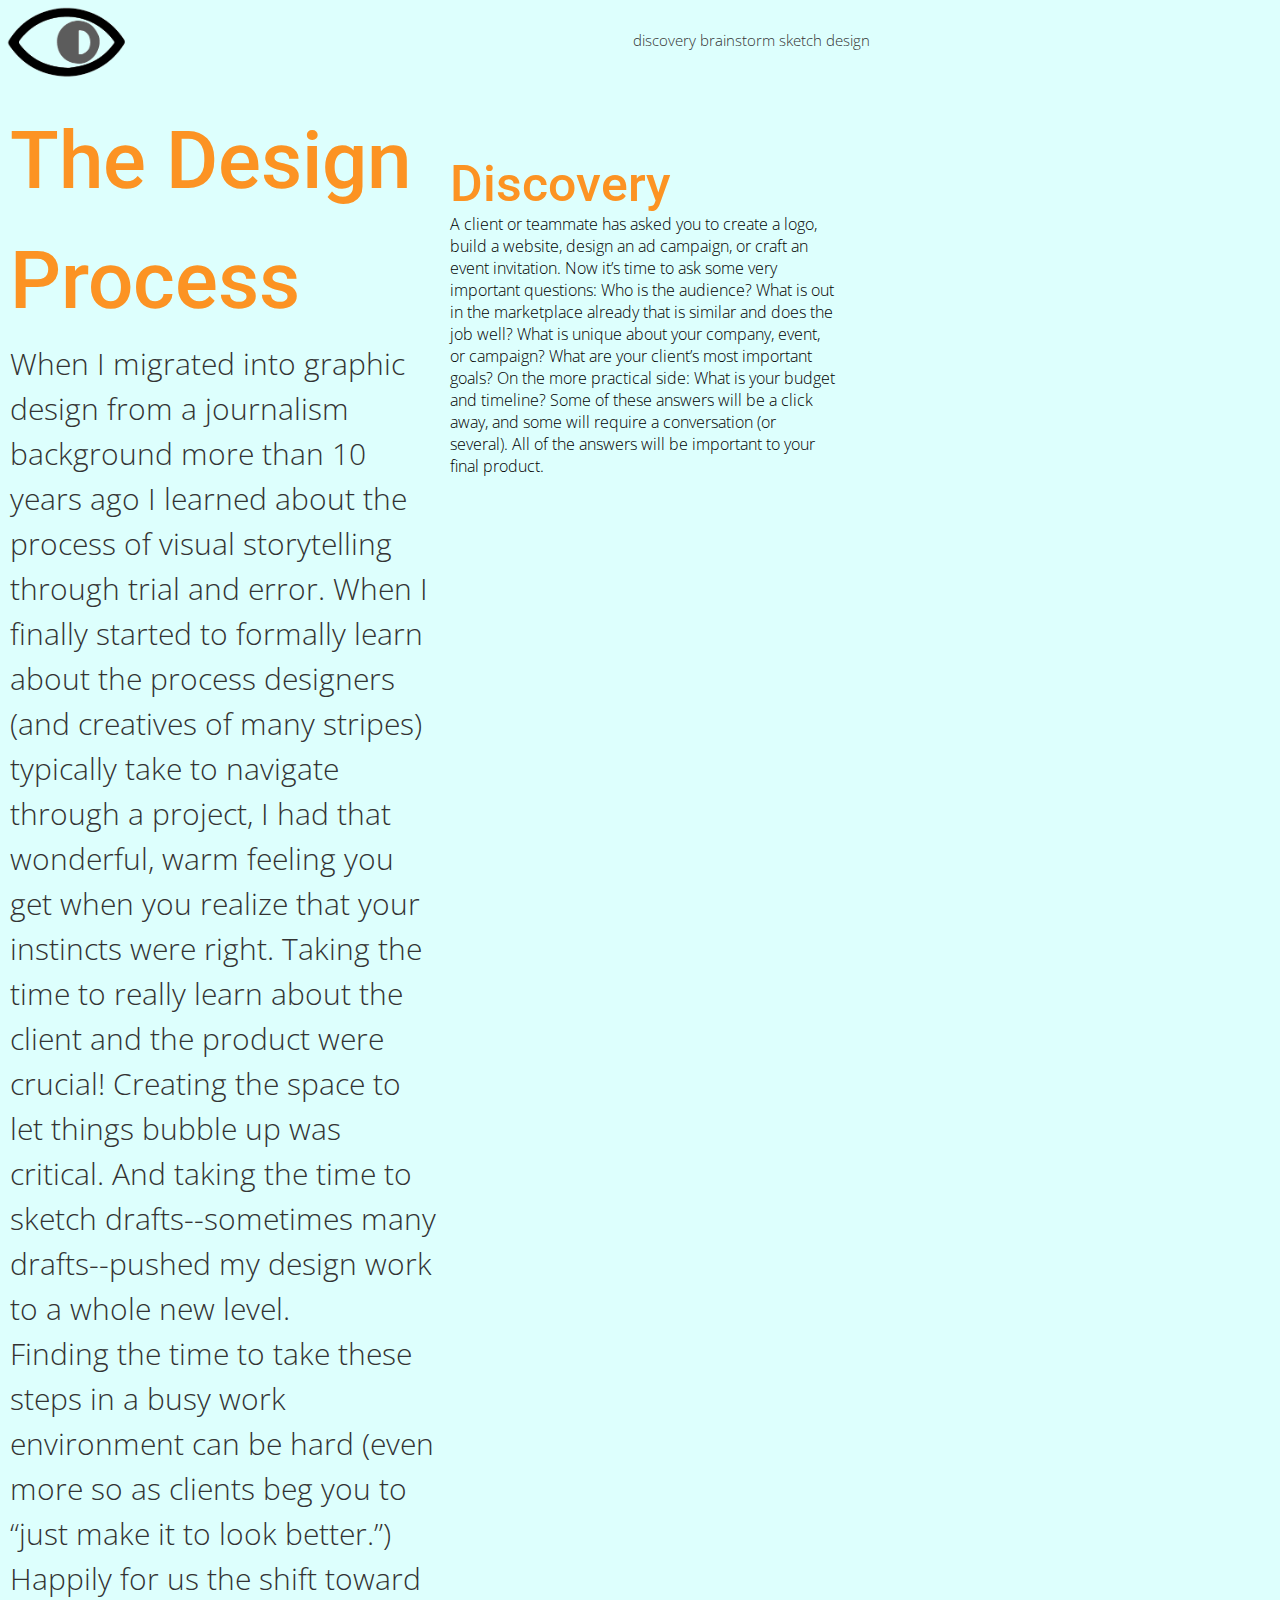
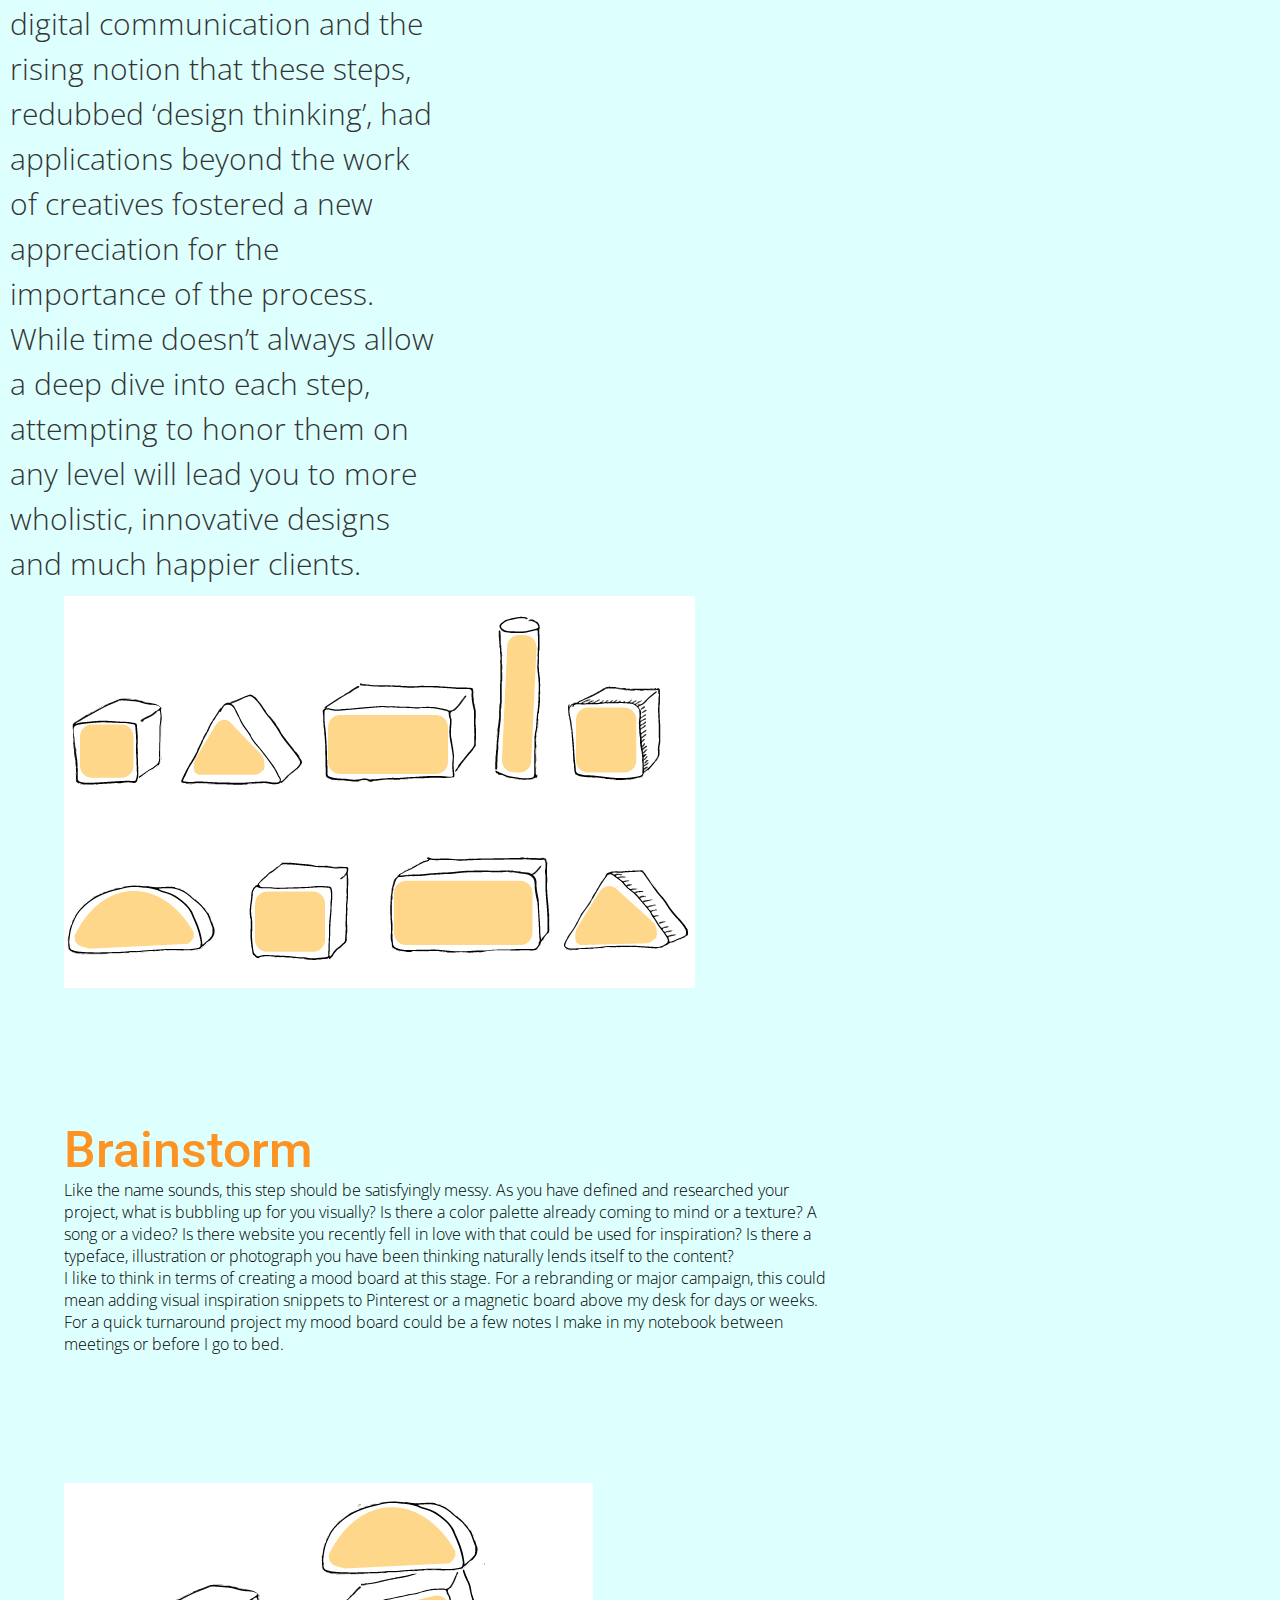
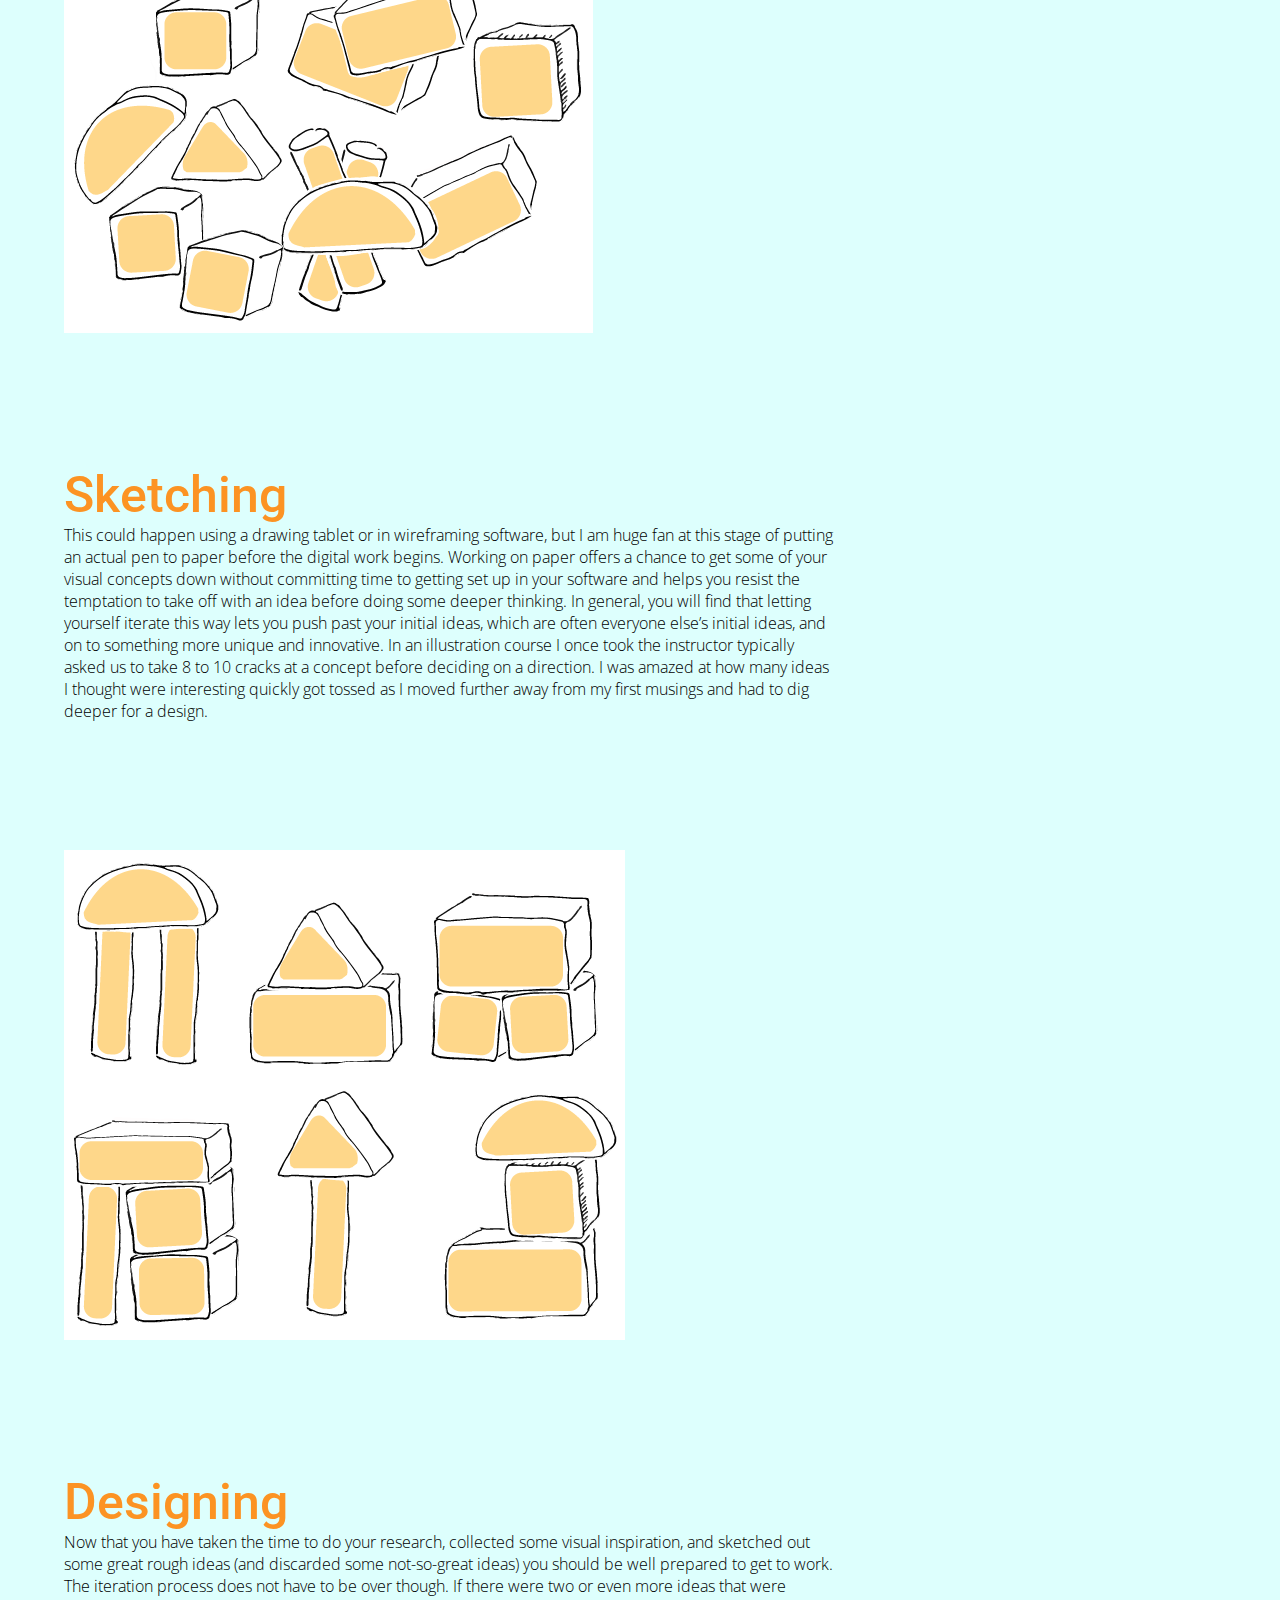
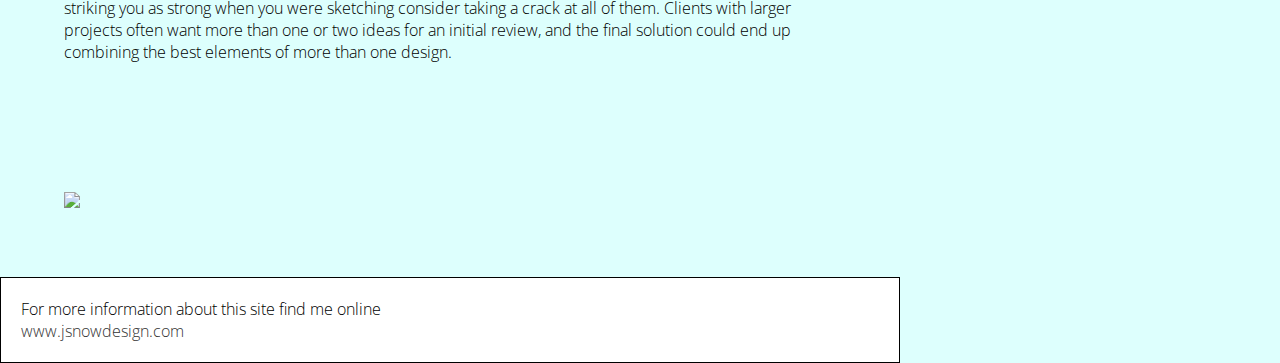
==== commit 25b357a2: "more" ====
--- a/unit_6/index.html
+++ b/unit_6/index.html
@@ -29,7 +29,8 @@
 			<div id="discovery">
 				<h2>Discovery</h2>
 				<p>A client or teammate has asked you to create a logo, build a website, design an ad campaign, or craft an event invitation. Now it’s time to ask some very important questions: Who is the audience? What is out in the marketplace already that is similar and does the job well? What is unique about your company, event, or campaign? What are your client’s most important goals? On the more practical side: What is your budget and timeline? Some of these answers will be a click away, and some will require a conversation (or several). All of the answers will be important to your final product.</p>
-			
+			</div>
+			<div id=blocks>
 				<img src="images/discovery.png">
 			</div>
 		</section>
@@ -41,7 +42,8 @@
 
 
 				<p>I like to think in terms of creating a mood board at this stage. For a rebranding or major campaign, this could mean adding visual inspiration snippets to Pinterest or a magnetic board above my desk for days or weeks. For a quick turnaround project my mood board could be a few notes I make in my notebook between meetings or before I go to bed.</p>
-
+			</div>
+			<div id=blocks>
 				<img src="images/brainstorm.png">
 			</div>
 		</section>
@@ -50,8 +52,9 @@
 			<div id="sketch">
 				<h2>Sketching</h2>
 				<p>This could happen using a drawing tablet or in wireframing software, but I am huge fan at this stage of putting an actual pen to paper before the digital work begins. Working on paper offers a chance to get some of your visual concepts down without committing time to getting set up in your software and helps you resist the temptation to take off with an idea before doing some deeper thinking. In general, you will find that letting yourself iterate this way lets you push past your initial ideas, which are often everyone else’s initial ideas, and on to something more unique and innovative. In an illustration course I once took the instructor typically asked us to take 8 to 10 cracks at a concept before deciding on a direction. I was amazed at how many ideas I thought were interesting quickly got tossed as I moved further away from my first musings and had to dig deeper for a design.</p>
-			
-				<class="blocks" img src="images/sketch.png">
+			</div>
+			<div id=blocks>
+				<img src="images/sketch.png">
 			</div>
 		</section>
 
@@ -59,7 +62,8 @@
 			<div id="design">
 				<h2>Designing</h2>
 				<p>Now that you have taken the time to do your research, collected some visual inspiration, and sketched out some great rough ideas (and discarded some not-so-great ideas) you should be well prepared to get to work. The iteration process does not have to be over though. If there were two or even more ideas that were striking you as strong when you were sketching consider taking a crack at all of them. Clients with larger projects often want more than one or two ideas for an initial review, and the final solution could end up combining the best elements of more than one design.</p>
-			
+			</div>
+			<div id=blocks>
 				<img src="images/design.png">
 			</div>
 		</section>
--- a/unit_6/css/style.css
+++ b/unit_6/css/style.css
@@ -3,8 +3,8 @@
 * { margin:0; padding:0; box-sizing:border-box; }
 nav {
     float: right;
-    font-size: 12px;
-    padding: 20px;
+    font-size: 15px;
+    padding: 30px;
 }
 a {
     background-color: none;
@@ -15,40 +15,32 @@
     color: #fc9323;
 }
 body {
-    margin: 20px;
+    width: 900px;
     background-color: #ddfffd;
     font-family: 'Open Sans', sans-serif;
-    font-size: 20px;
+    font-size: 16px;
     font-weight: 300;
 }
 #intro {
     color:#333;
     font-size:30px;
     line-height:1.5;
-    width: 1200px;
     float: left;
     width: 50%;
-    padding-right: 1em;
+    padding: 10px;
 }
 h1 {
     color: #fc9323;
-    font-size: 100px;
-    text-align: left;
+    font-size: 80px;
     font-family: 'Roboto', sans-serif;
     font-weight: 500;
 }
 h2 {
     color: #fc9323;
     font-size: 50px;
-    text-align: left;
     font-family: 'Roboto', sans-serif;
     font-weight: 500;
 }
-.stages {
-    font-family: 'Open Sans', sans-serif;
-    font-size:20px;
-    line-height:1.5em;
-    border: 1px black solid;
 }
 .stages > * {
     float: left;
@@ -58,7 +50,7 @@
     padding:4em;
 }
 .blocks {
-    width: 20%;
+    width: 200px;
 }
 footer {
     background-color: white;
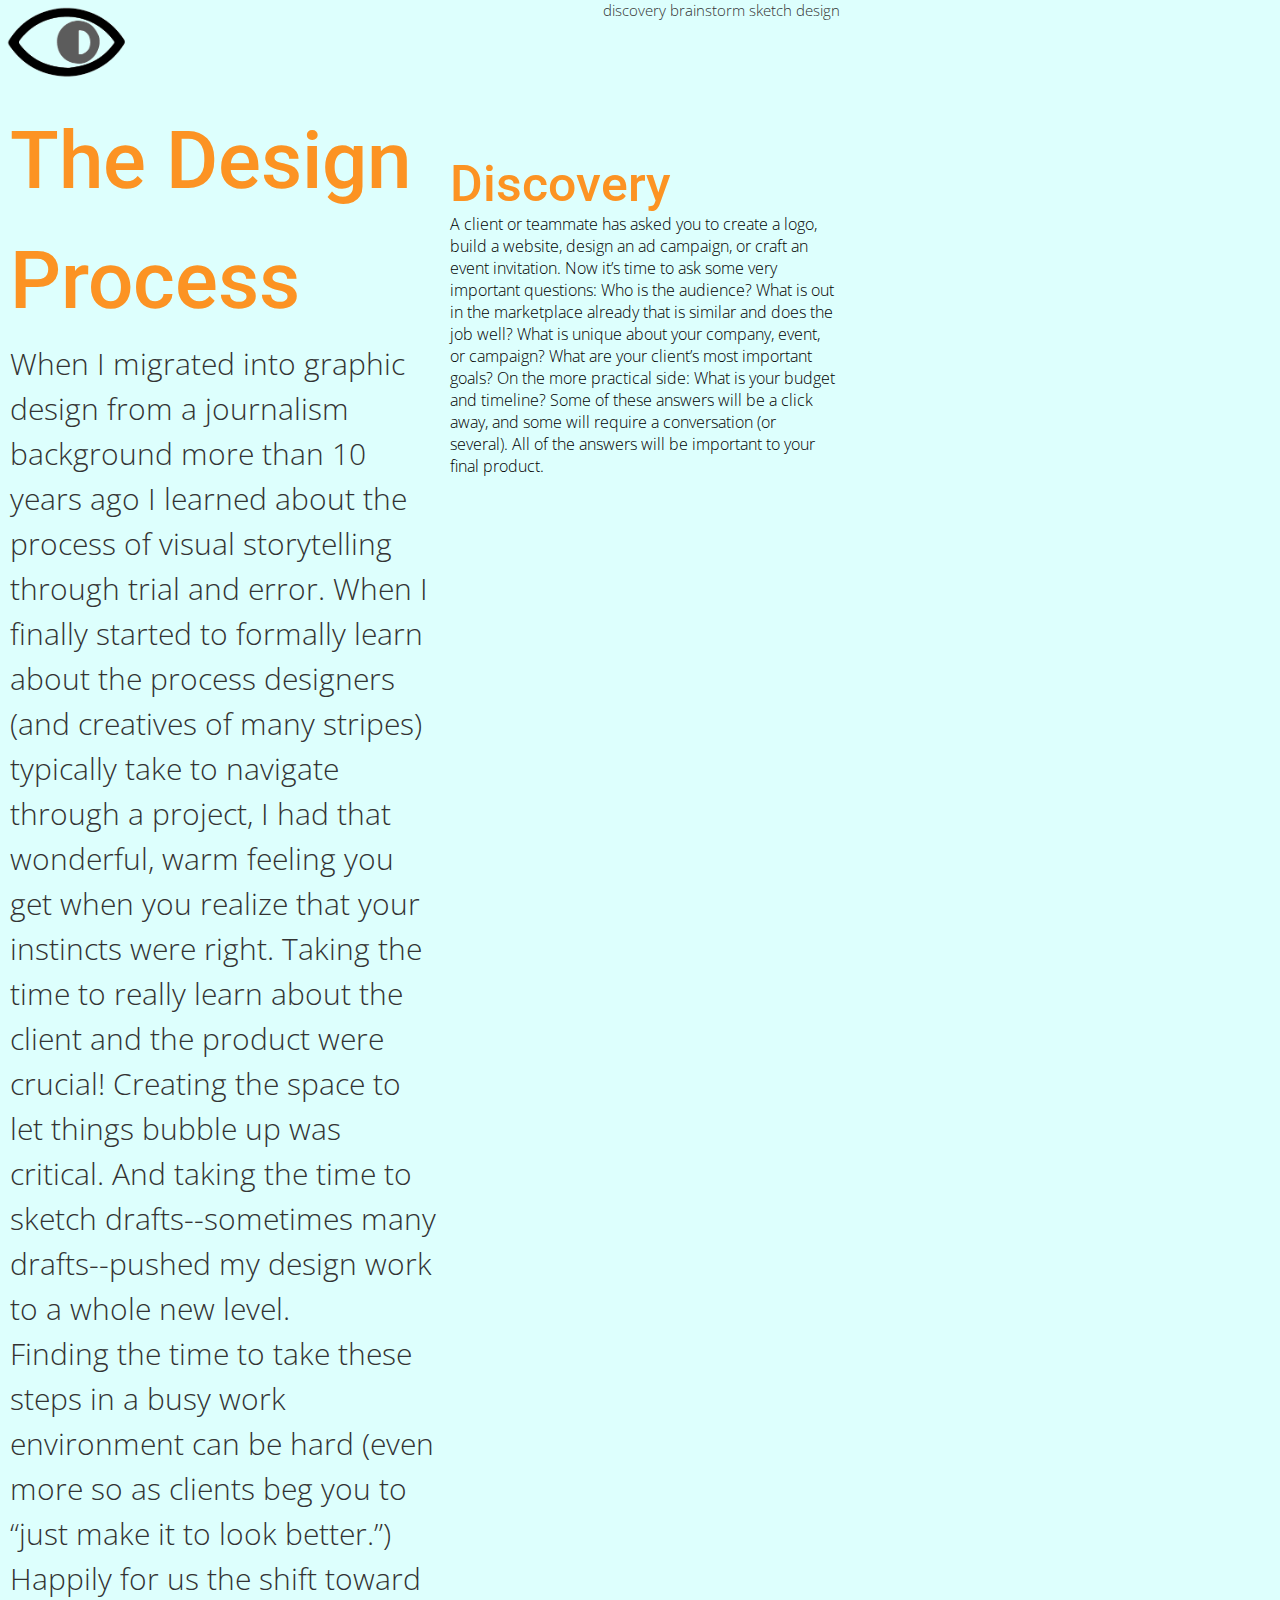
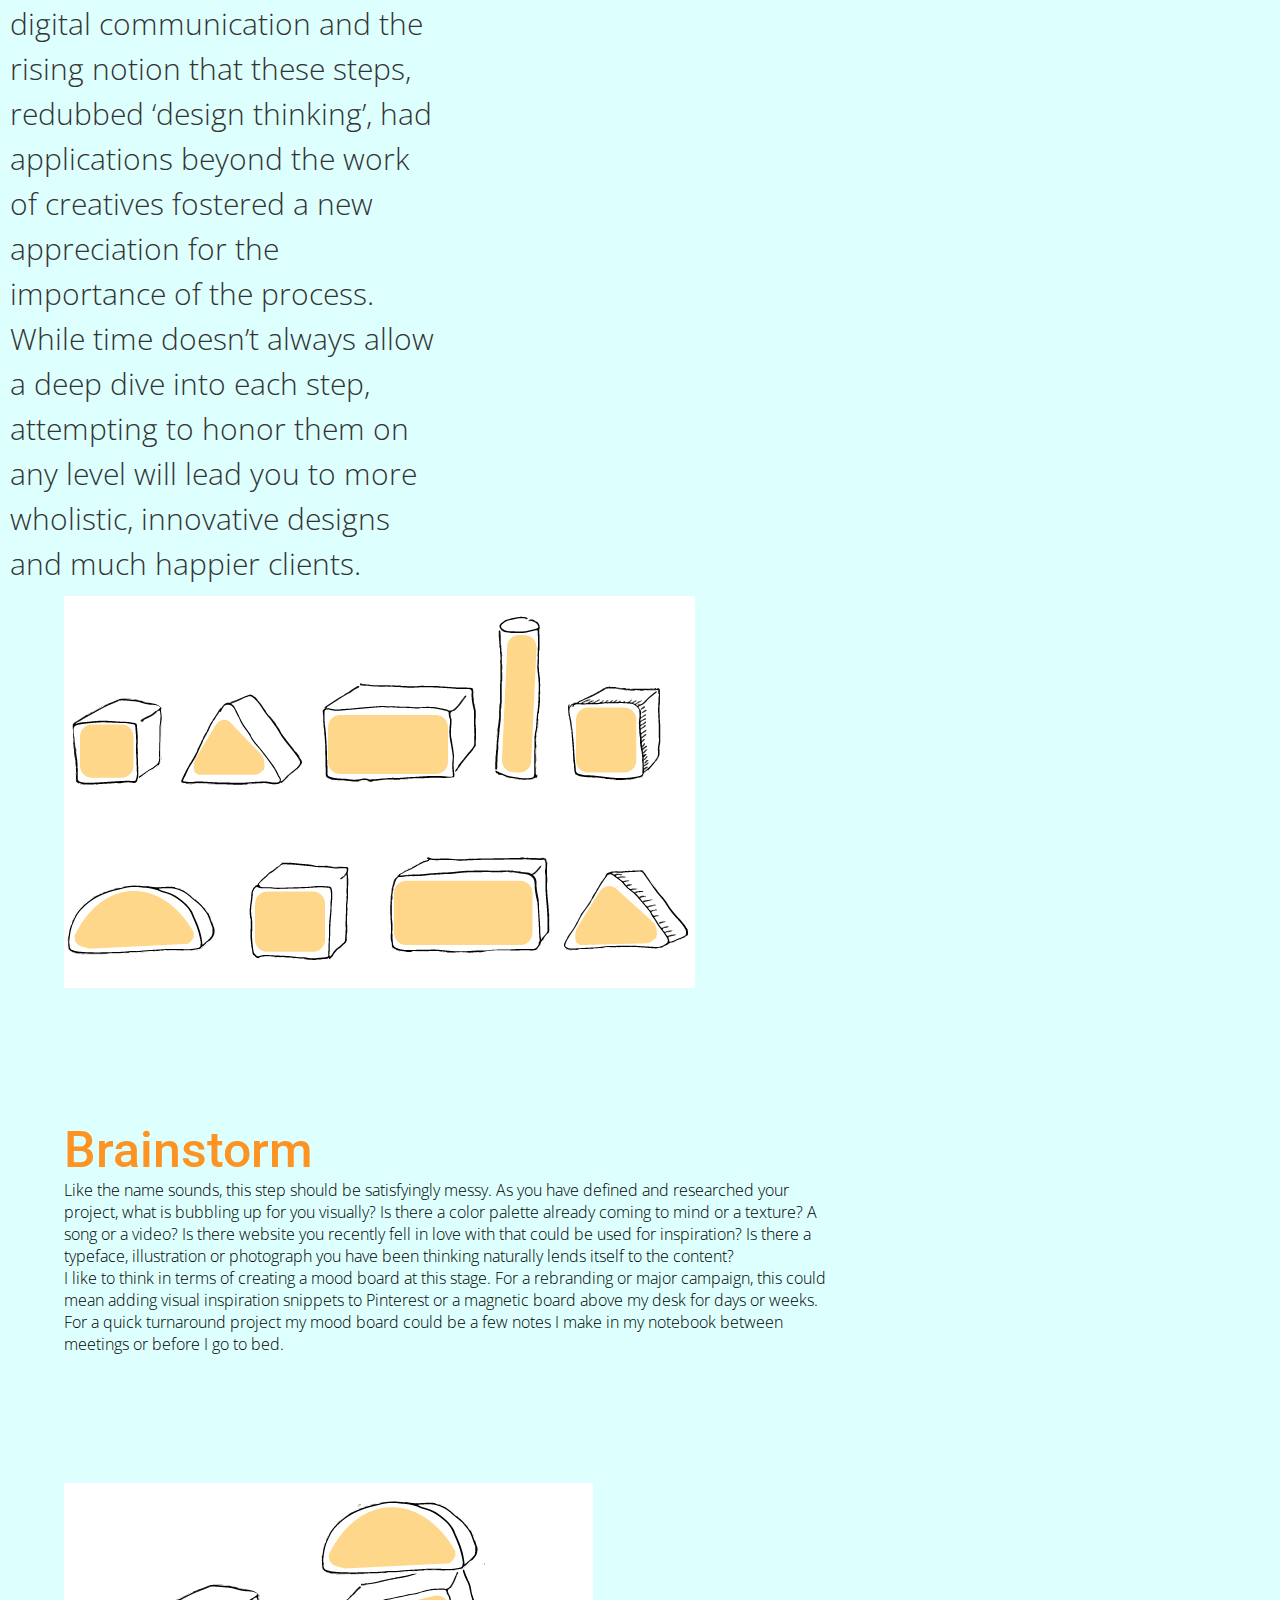
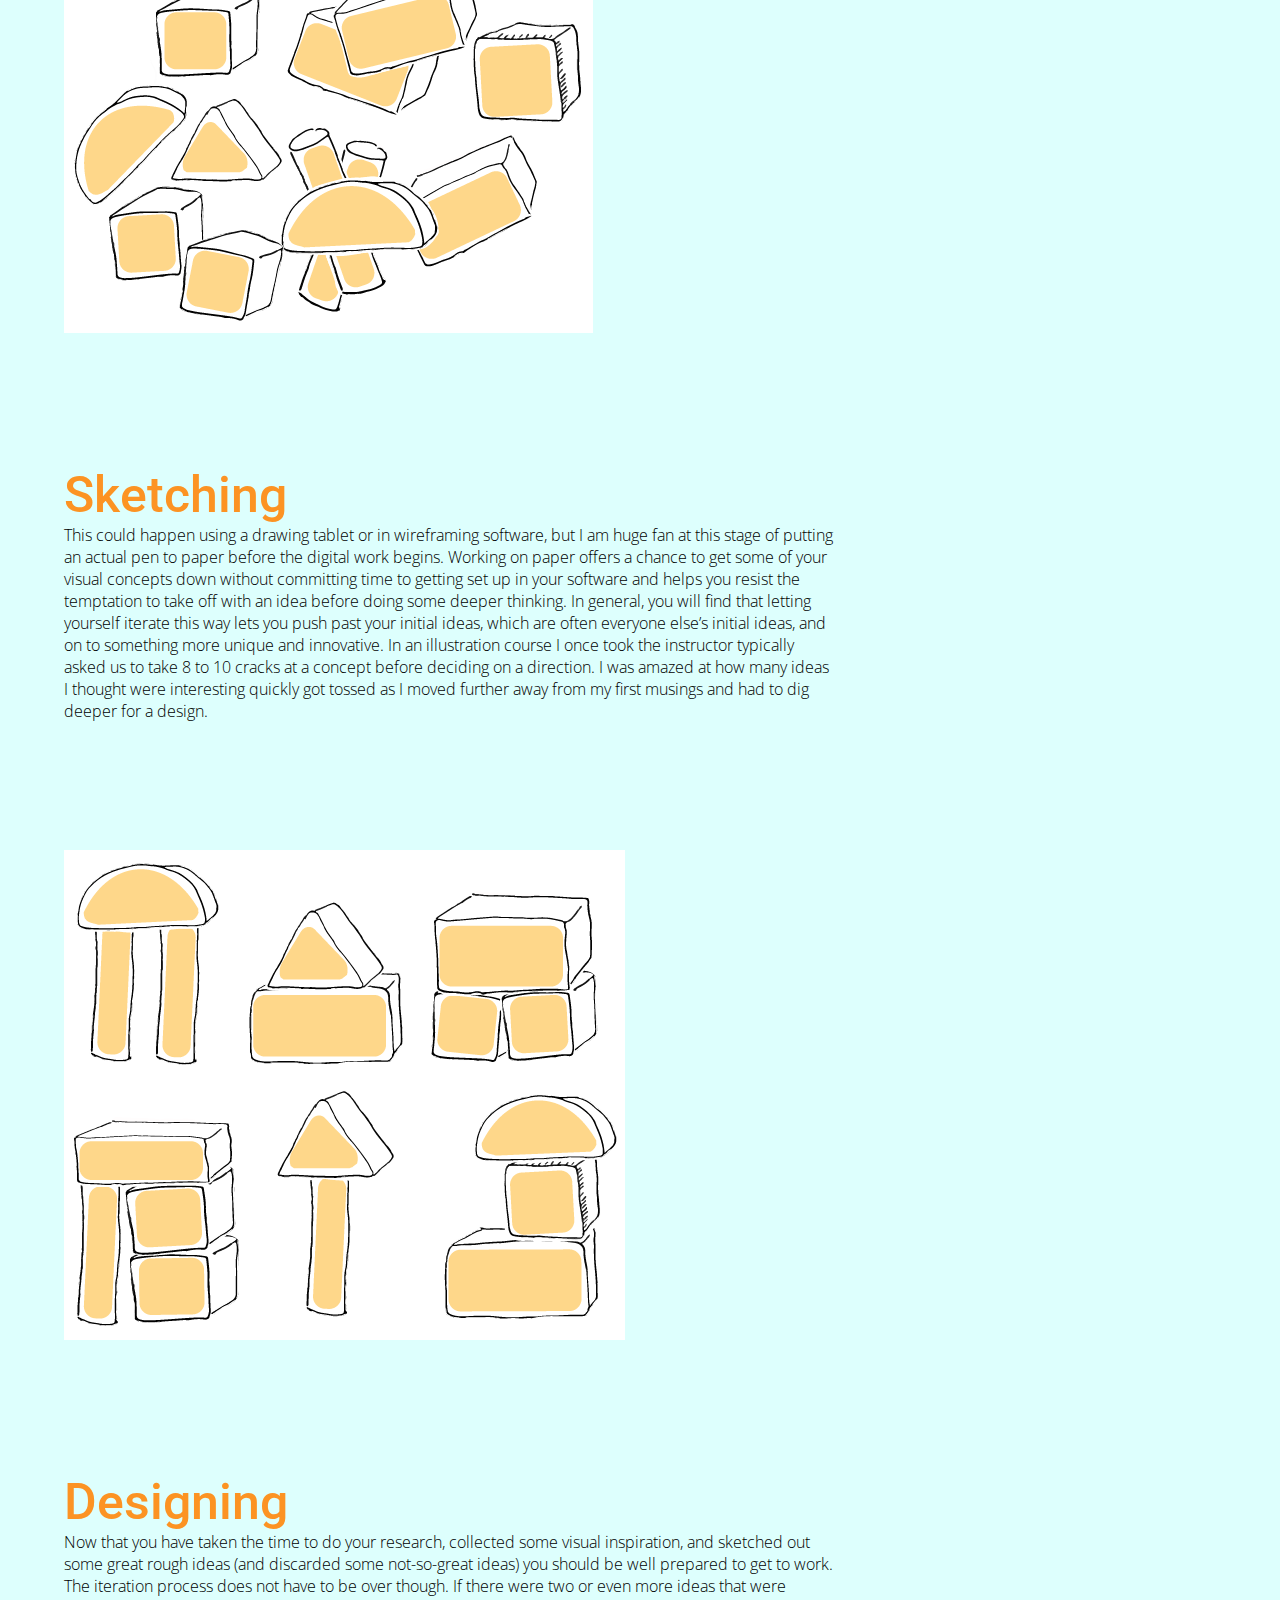
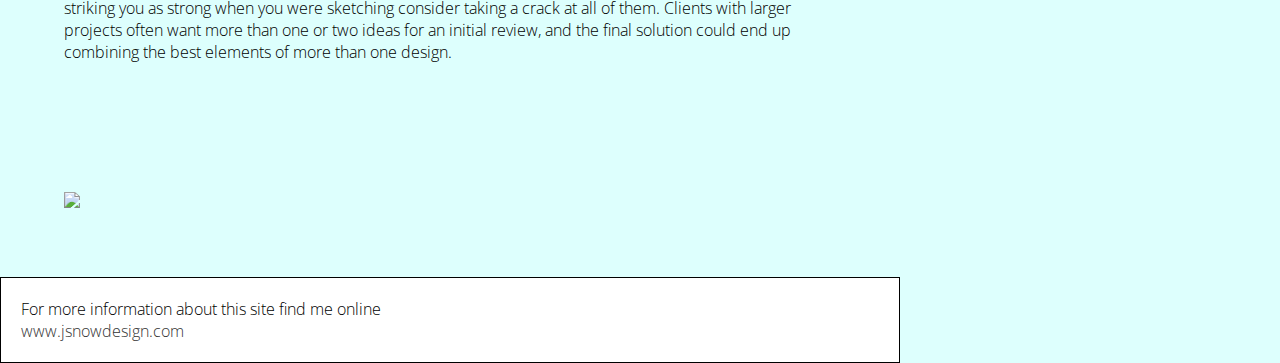
==== commit 58f5ab98: "divs" ====
--- a/unit_6/index.html
+++ b/unit_6/index.html
@@ -18,11 +18,14 @@
 
 	<main>
 		<section id="intro">
+		<div>
 			<h1>The Design Process</h1>
 			<p>When I migrated into graphic design from a journalism background more than 10 years ago I learned about the process of visual storytelling through trial and error. When I finally started to formally learn about the process designers (and creatives of many stripes) typically take to navigate through a project, I had that wonderful, warm feeling you get when you realize that your instincts were right. Taking the time to really learn about the client and the product were crucial! Creating the space to let things bubble up was critical. And taking the time to sketch drafts--sometimes many drafts--pushed my design work to a whole new level.</p>
+		</div>
 
-
+		<div>
 			<p>Finding the time to take these steps in a busy work environment can be hard (even more so as clients beg you to “just make it to look better.”) Happily for us the shift toward digital communication and the rising notion that these steps, redubbed ‘design thinking’, had applications beyond the work of creatives fostered a new appreciation for the importance of the process. While time doesn’t always allow a deep dive into each step, attempting to honor them on any level will lead you to more wholistic, innovative designs and much happier clients.</p>
+		</div>
 		</section>
 
 		<section class="stages">
--- a/unit_6/css/style.css
+++ b/unit_6/css/style.css
@@ -4,7 +4,7 @@
 nav {
     float: right;
     font-size: 15px;
-    padding: 30px;
+    padding: 0 4em 0 0;
 }
 a {
     background-color: none;
@@ -58,7 +58,7 @@
     padding: 20px;
     clear: both;
 }
-.clearfix:after, .stages:after .nav:after {
+.clearfix:after, .stages:after .nav:after #intro:after {
     clear:both;
     display:block;
     content:"";
